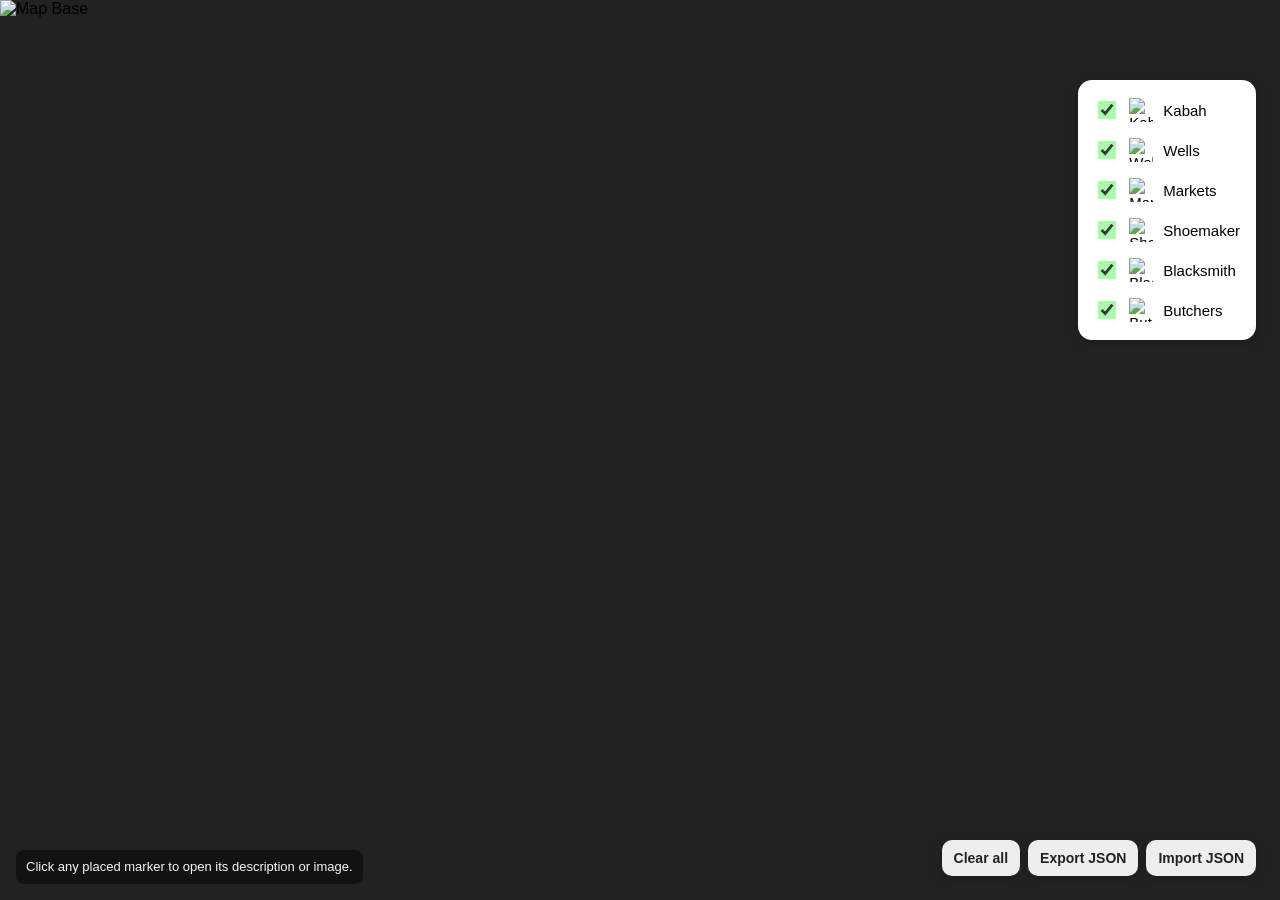
==== index.html @ 36a6e129 "Added index file after adding filtering the icons feature" ====
<!DOCTYPE html>
<html lang="en">
  <head>
    <meta charset="UTF-8" />
    <title>Interactive Map — Modal Descriptions</title>
    <style>
      :root {
        --menu-bg: #ffffff;
        --menu-shadow: 0 3px 12px rgba(0, 0, 0, 0.18);
        --btn-off: #eeeeee;
        --btn-on: #a7ffa7;
        --btn-on-text: #015701;
      }

      html,
      body {
        margin: 0;
        height: 100%;
        overflow: hidden;
        background: #222;
        font-family: Arial, sans-serif;
      }

      #map-container {
        position: relative;
        width: 100vw;
        height: 100vh;
        background: #222;
        touch-action: manipulation;
      }

      #base-map {
        width: 100%;
        height: 100%;
        object-fit: cover;
        display: block;
        user-select: none;
        -webkit-user-drag: none;
        pointer-events: none;
      }

      .marker {
        position: absolute;
        transform: translate(-50%, -50%);
        user-select: none;
        -webkit-user-drag: none;
        pointer-events: auto;
      }

      #toolSidebar {
        position: fixed;
        top: 80px;
        right: 24px;
        display: flex;
        flex-direction: column;
        gap: 16px;
        background: var(--menu-bg);
        border-radius: 14px;
        box-shadow: var(--menu-shadow);
        padding: 18px 16px;
        z-index: 1001;
      }

      .tool-checkbox {
        display: flex;
        align-items: center;
        gap: 10px;
        font-size: 15px;
        font-weight: 500;
        cursor: pointer;
        user-select: none;
      }

      .tool-checkbox .icon {
        width: 24px;
        height: 24px;
      }

      .tool-checkbox input[type="checkbox"] {
        accent-color: var(--btn-on);
        width: 18px;
        height: 18px;
      }

      #menu {
        position: fixed;
        bottom: 24px;
        right: 24px;
        display: flex;
        flex-direction: column;
        gap: 10px;
        z-index: 1000;
      }

      #menu .controls {
        display: flex;
        gap: 8px;
        align-items: center;
        justify-content: flex-end;
        flex-wrap: wrap;
      }

      .btn {
        display: inline-flex;
        align-items: center;
        gap: 8px;
        font-size: 14px;
        font-weight: 700;
        background: var(--btn-off);
        color: #222;
        border: none;
        border-radius: 10px;
        padding: 10px 12px;
        cursor: pointer;
        outline: none;
        transition: background 0.2s ease;
        box-shadow: var(--menu-shadow);
      }

      .btn.active {
        background: var(--btn-on);
        color: var(--btn-on-text);
      }

      .dropdown {
        position: relative;
      }

      .dropdown-panel {
        position: absolute;
        bottom: 48px;
        right: 0;
        background: var(--menu-bg);
        border-radius: 14px;
        box-shadow: var(--menu-shadow);
        padding: 12px;
        min-width: 320px;
        display: none;
      }

      .dropdown-panel.open {
        display: block;
      }

      .section {
        display: flex;
        flex-direction: column;
        gap: 10px;
      }

      .tool {
        display: flex;
        align-items: center;
        gap: 8px;
        padding: 8px 10px;
        border-radius: 10px;
        cursor: pointer;
        background: #f4f4f4;
        transition: background 0.15s ease;
        user-select: none;
      }

      .tool:hover {
        background: #e9e9e9;
      }

      .tool.active {
        background: var(--btn-on);
        color: var(--btn-on-text);
      }

      .tool .icon {
        width: 20px;
        height: 20px;
        pointer-events: none;
      }

      .collapsible {
        display: flex;
        align-items: center;
        justify-content: space-between;
      }

      .caret {
        font-size: 14px;
        opacity: 0.8;
      }

      .sublist {
        display: none;
        margin-top: 6px;
        max-height: 240px;
        overflow: auto;
        padding-right: 4px;
      }

      .sublist.open {
        display: block;
      }

      .subitem {
        display: flex;
        align-items: center;
        gap: 8px;
        padding: 8px 10px;
        border-radius: 8px;
        background: #fafafa;
        cursor: pointer;
      }

      .subitem:hover {
        background: #efefef;
      }

      .subitem .icon {
        width: 18px;
        height: 18px;
      }

      .subitem.active {
        background: var(--btn-on);
        color: var(--btn-on-text);
      }

      #hint {
        position: fixed;
        left: 16px;
        bottom: 16px;
        color: #f5f5f5;
        font-size: 13px;
        line-height: 1.35;
        background: rgba(0, 0, 0, 0.45);
        padding: 8px 10px;
        border-radius: 8px;
        z-index: 1000;
      }

      #saved {
        position: fixed;
        right: 24px;
        bottom: 110px;
        color: #fff;
        background: rgba(0, 0, 0, 0.5);
        padding: 6px 10px;
        border-radius: 8px;
        font-size: 12px;
        opacity: 0;
        transition: opacity 0.25s;
        pointer-events: none;
      }

      #saved.show {
        opacity: 1;
      }

      /* Modal */
      #modal {
        position: fixed;
        inset: 0;
        display: none;
        align-items: center;
        justify-content: center;
        background: rgba(0, 0, 0, 0.55);
        z-index: 1500;
      }

      #modal.open {
        display: flex;
      }

      #modalContent {
        width: min(680px, 92vw);
        max-height: 80vh;
        overflow: auto;
        background: #0f1a24;
        color: #e8ecf1;
        border-radius: 10px;
        box-shadow: 0 12px 32px rgba(0, 0, 0, 0.45);
        padding: 18px 20px 20px;
        line-height: 1.55;
      }

      #modalHeader {
        display: flex;
        align-items: center;
        justify-content: space-between;
        gap: 12px;
        margin-bottom: 8px;
      }

      #modalTitle {
        font-size: 22px;
        font-weight: 700;
        letter-spacing: 0.2px;
      }

      #modalClose {
        border: none;
        background: transparent;
        color: #e8ecf1;
        font-size: 22px;
        cursor: pointer;
        padding: 2px 6px;
        line-height: 1;
        border-radius: 6px;
      }

      #modalClose:hover {
        background: rgba(255, 255, 255, 0.08);
      }
    </style>
  </head>

  <body>
    <div id="map-container">
      <img
        id="base-map"
        src="images/makkahs-markets-wells copy.png"
        alt="Map Base"
      />
    </div>

    <div id="toolSidebar">
      <label class="tool-checkbox">
        <input type="checkbox" id="chkKabah" data-tool="kabah" checked />
        <img class="icon" src="images/arab.png" alt="Kabah" /><span>Kabah</span>
      </label>
      <label class="tool-checkbox">
        <input type="checkbox" id="chkWells" data-tool="well" checked />
        <img class="icon" src="images/water-well.png" alt="Wells" /><span
          >Wells</span
        >
      </label>
      <label class="tool-checkbox">
        <input type="checkbox" id="chkMarkets" data-tool="market" checked />
        <img class="icon" src="images/market.png" alt="Markets" /><span
          >Markets</span
        >
      </label>
      <label class="tool-checkbox">
        <input
          type="checkbox"
          id="chkShoemaker"
          data-tool="shoemaker"
          checked
        />
        <img class="icon" src="images/shoemaker.png" alt="Shoemaker" /><span
          >Shoemaker</span
        >
      </label>
      <label class="tool-checkbox">
        <input
          type="checkbox"
          id="chkBlacksmith"
          data-tool="blacksmith"
          checked
        />
        <img class="icon" src="images/blacksmith.png" alt="Blacksmith" /><span
          >Blacksmith</span
        >
      </label>
      <label class="tool-checkbox">
        <input type="checkbox" id="chkButcher" data-tool="butcher" checked />
        <img class="icon" src="images/butcher.png" alt="Butchers" /><span
          >Butchers</span
        >
      </label>
    </div>

    <div id="menu">
      <div class="controls">
        <button class="btn" id="clearAll">Clear all</button>
        <button class="btn" id="exportBtn">Export JSON</button>
        <button class="btn" id="importBtn">Import JSON</button>
        <input
          id="importFile"
          type="file"
          accept="application/json"
          style="display: none"
        />
      </div>
    </div>

    <div id="hint">
      Click any placed marker to open its description or image.
    </div>
    <div id="saved" class="">Saved</div>

    <!-- Modal -->
    <div id="modal" aria-hidden="true">
      <div id="modalContent" role="dialog" aria-modal="true">
        <div id="modalHeader">
          <div id="modalTitle"></div>
          <button id="modalClose" aria-label="Close">✕</button>
        </div>
        <div id="modalBody"></div>
      </div>
    </div>

    <script>
      const TOOL_CONFIG = {
        kabah: {
          label: "Kabah",
          src: "images/arab.png",
          width: 40,
          height: 40,
          single: true,
        },
        well: {
          label: "Wells",
          src: "images/water-well.png",
          width: 32,
          height: 32,
        },
        market: {
          label: "Markets",
          src: "images/market.png",
          width: 34,
          height: 34,
        },
        shoemaker: {
          label: "Shoemaker",
          src: "images/shoemaker.png",
          width: 34,
          height: 34,
        },
        blacksmith: {
          label: "Blacksmith",
          src: "images/blacksmith.png",
          width: 34,
          height: 34,
        },
        butcher: {
          label: "Butchers",
          src: "images/butcher.png",
          width: 34,
          height: 34,
        },
      };

      const MARKET_TYPES = [
        "Bayn al darayn",
        "Abu Bakr's shop",
        "Attarin (Perfume shops)",
        "The layl (night) market",
        "Slave market",
        "Mawqif al baqar",
        "Kathib (Kayd) market",
        "Zuqaq al nar",
        "Bayt al azlam (House of Divination)",
        "Qaraz (Qurt) Shops",
        "The hazwarah market",
        "Gold and silver shops",
        "Milk shops",
        "Khayyatin (Tailors)",
        "Poultry market",
        "Al suwayqah",
        "Grain shops",
        "Sheep market",
      ];
      const WELL_TYPES = [
        "Badhdhar well",
        "Tawa well",
        "Huwaytib well",
        "Rumm well",
        "Al suwayqah well",
        "Sajlah well",
        "Umm Jalan well",
        "Zam zam well",
        "Ramram (maramram) well",
        "Al Jafr well",
        "Al thurayya (Hafir) well",
        "Sunbulah (Ubayy) well",
        "Umm hardan well",
        "Al aswad well",
        "Ajul well",
        "Aluq well",
        "Ajyad well",
        "Upper (Khumm) well",
      ];

      const STORAGE_KEY = "interactive-map-markers-menu-v7";
      const MEMORY_KEY = STORAGE_KEY + ":memory";
      function keyFor(type, meta = {}) {
        if (type === "market" && meta.marketName)
          return `market::${meta.marketName}`;
        if (type === "well" && meta.wellName) return `well::${meta.wellName}`;
        return type;
      }
      function loadMemory() {
        try {
          return JSON.parse(localStorage.getItem(MEMORY_KEY) || "{}");
        } catch {
          return {};
        }
      }
      function saveMemory(mem) {
        try {
          localStorage.setItem(MEMORY_KEY, JSON.stringify(mem));
        } catch {}
      }
      let placementMemory = loadMemory();

      const container = document.getElementById("map-container");
      const clearBtn = document.getElementById("clearAll");
      const exportBtn = document.getElementById("exportBtn");
      const importBtn = document.getElementById("importBtn");
      const importFile = document.getElementById("importFile");
      const savedToast = document.getElementById("saved");

      let activeTool = null,
        activeMarketName = null,
        activeWellName = null;

      // Modal
      const modal = document.getElementById("modal");
      const modalTitle = document.getElementById("modalTitle");
      const modalBody = document.getElementById("modalBody");
      const modalClose = document.getElementById("modalClose");
      function openModal(title, html) {
        modalTitle.textContent = title || "";
        modalBody.innerHTML = html || "";
        modal.classList.add("open");
        modal.setAttribute("aria-hidden", "false");
      }
      function closeModal() {
        modal.classList.remove("open");
        modal.setAttribute("aria-hidden", "true");
      }
      modal.addEventListener("click", (e) => {
        if (e.target === modal) closeModal();
      });
      modalClose.addEventListener("click", closeModal);
      document.addEventListener("keydown", (e) => {
        if (e.key === "Escape") closeModal();
      });

      // Descriptions registry (add more as needed)
      const DESC = {
        "zuqaq al nar": {
          title: "Zuqāq al-Nār (South)",
          html: `<p>This “nightlife” area in Makkah’s south was where the pagans of Makkah gathered to drink alcohol and commit other sins during the pre‑Islamic Age of Ignorance.</p>`,
        },
        "kathib (kayd) market": {
          title: "Kathīb (Kayd) Market",
          html: `<p>This small market was described as being at the base of Mt. Kayd (AKA: Mayghah and later Khalīfah), between Mawqif al-Baqar and a small property that belonged to a man named al-Ḥārith.</p>`,
        },
        "mawqif al baqar": {
          title: "Mawqif al-Baqar",
          html: `
      <p>Mawqif al-Baqar literally means “Cow Stand, Station, or Stop,” but may linguistically also refer to a cow lot or pen. It appears from the name that this landmark in Lower Makkah was a place where cows were sold. We also know that cows were among the sacrificial animals familiar to the residents of Makkah during the pre‑Islamic Age of Ignorance. Cattle had already been known in Arabia for many centuries, as evidenced by ancient depictions of domesticated cattle on rocks across Arabia, some of which date back to before 1000 BCE.</p>
    `,
        },
        "abu bakr's shop": {
          title: "Abu Bakr’s Shop",
          html: `
      <p>This location is identified in sources as a shop associated with Abu Bakr. In the commercial fabric of Lower Makkah, small shops like this stood near prominent markets and thoroughfares, serving residents and pilgrims with everyday goods and trade.</p>
    `,
        },
        "the layl (night) market": {
          title: "The Layl (“Night”) Market",
          html: `
      <p>This was a narrow market sandwiched between a number of residential properties, with most of its shops running along the sides of the main “Belly of the Valley” flood path, and some shops actually situated on the path itself. After the time of the Prophet ﷺ, the market grew exponentially as it expanded northward along the main flood path.</p>
    `,
        },
        "attarin (perfume shops)": {
          title: "‘Attārīn (Perfume Shops)",
          html: `
      <p>Makkah’s perfume shops during the time of Prophet Muḥammad ﷺ were concentrated on the property of Azhar (RA) b. ‘Abd ‘Awf of Banī Zuhrah, next to Zuqāq al-‘Attārīn, a path that acquired its name due to the presence of these shops. Another cluster of perfume shops was located close by, but across the path of Mas‘ā from Dār Azhar b. ‘Abd ‘Awf.</p>
    `,
        },
        "slave market": {
          title: "Slave Market",
          html: `
      <p>This was a seasonal market that sprang up within the Layl Market, on a small corner of land that fell on Dār al-‘Abbās b. ‘Abd al-Muṭṭalib, at the point where the path of Mas‘ā intersected with the main “Belly of the Valley” flood path.</p>
    `,
        },
        "bayt al azlam (house of divination)": {
          title: "Bayt al-Azlām (“The House of Divination”)",
          html: `
      <p>This was a place where the polytheists of Makkah would go during the pre‑Islamic Age of Ignorance to consult with mystics and soothsayers for help in deciding various issues.</p>
    `,
        },
        "qaraz (qurt) shops": {
          title: "Qaraz (Qurt) Shops",
          html: `
      <p>These shops at the southern end of the Hazwarah Market sold either qurt or qaraz (or both) near the hill known as Qarn al-Qurt. Both products consisted of extracts and other components from two types of Acacia trees.</p>
    `,
        },
        "the hazwarah market": {
          title: "The Ḥazwarah Market",
          html: `
      <p>This was the largest and most famous market inside the Valley of Makkah, where various types of merchandise, including fine fabrics, water and food containers, leather, pottery, jewelry, dates, grains, various oils, perfumes, and most other household or personal items, were sold. The Ḥazwarah Market was a popular gathering place where people would shop, but also go merely “to see and be seen.”</p>
    `,
        },
        "gold and silver shops": {
          title: "Gold & Silver Shops",
          html: `
      <p>These shops were described as being on the portion of Dār Ḥuzābah that later belonged to the family of a man named Ghazwān al-Jandī. The shops were also described as places where (gold) dīnār(s) and (silver) dirham(s) were minted, but this must have been after the time of Prophet Muḥammad ﷺ and the establishment of proper Islamic dīnār(s) and dirham(s). Prior to this, such shops would have simply sold gold and silver and checked the authentic values of foreign currencies, mostly from the Roman and Persian empires.</p>
    `,
        },
        "milk shops": {
          title: "Milk Shops",
          html: `
      <p>Several milk shops were located in this area right next to Dār Ḥuzābah, which was next to the path known as al-Ḥizāmiyyah and overlooked the main “Belly of the Valley” flood path.</p>
    `,
        },
        "khayyatin (tailors)": {
          title: "Khayyāṭīn (Tailors)",
          html: `
      <p>This area, which was part of the larger and more vibrant Ḥazwarah Market, housed the shops of the khayyāṭīn (tailors), and was explicitly described in various narrations as being directly “behind” Dār Umm Hānī’ (RA), starting in the area of her backyard.</p>
    `,
        },
        "poultry market": {
          title: "Poultry Market",
          html: `
      <p>This small market was located along a segment of the Qu‘ayqān Flood Path, within the area where the Banī Qays b. ‘Adī subclan of Bani Sahm had its homes, and is where small shops selling chickens and doves were located.</p>
    `,
        },
        "grain shops": {
          title: "Grain Shops (Hannatin)",
          html: `
    <figure style="margin:0 0 12px 0;">
      <img
        src="images/grain-shops.png"
        alt="Grain shops market scene"
        style="width:100%;height:auto;border-radius:8px;display:block;"
        loading="lazy"
      />
    </figure>
    <p>These shops specialized in staple grains for residents and travelers, with sacks and measures arranged beneath shade canopies along the market path.</p>
  `,
        },
        blacksmith: {
          title: "Blacksmiths",
          html: `
    <figure style="margin:0 0 12px 0;">
      <img
   
        src="images/blacksmiths.png"
        alt="Blacksmiths area and stalls"
        style="width:100%;height:auto;border-radius:8px;display:block;"
        loading="lazy"
      />
    </figure>
    <p>Ironworking stalls equipped with bellows, anvils, hammers, and quenching basins produced tools, fittings, and arms for residents, caravans, and neighboring markets.</p>
  `,
        },
        shoemaker: {
          title: "Shoemakers",
          html: `
          <figure style="margin:0 0 12px 0;">
            <img src="images/Shoemakers.png"
                 alt="Shoemaker stalls and cobblers at work"
                 style="width:100%;height:auto;border-radius:8px;display:block;"
                 loading="lazy"/>
          </figure>
          <p>Leather-working booths crafting and repairing sandals and footwear for locals and pilgrims, with benches, lasts, and awls visible at the counters.</p>
        `,
        },

        butcher: {
          title: "Butchers",
          html: `
        <figure style="margin:0 0 12px 0;">
          <img
            src="images/Butchers.png"
            alt="Butcher market row with hanging cuts"
            style="width:100%;height:auto;border-radius:8px;display:block;"
            loading="lazy"
          />
        </figure>
        <p>Open-air meat stalls where animals were brought, dressed, and sold, with hanging cuts and scales arranged under shaded canopies.</p>
      `,
        },
        "upper (khumm) well": {
          title: "Upper (Khumm) Well",
          html: `
    <p>This well was initially dug by Qusayy b. Kilāb and later re‑excavated by his grandson ‘Abd Shams b. ‘Abd Manāf b. Qusayy. Within a few generations, however, the well apparently again fell into a state of disrepair, most likely due to the effects of flash floods that regularly ravaged the area, and so Jubayr (RA) b. Muṭ‘im b. ‘Adī (“the Elder”) b. Nawfal b. ‘Abd Manāf b. Qusayy b. Kilāb performed a major re‑excavation of the well during his time.</p>
  `,
        },
        "aluq well": {
          title: "‘Aluq Well",
          html: `
    <p>This well, the name of which appears in some sources as “al‑Ghalūq,” belonged to the Banī ‘Abd Shams clan of the Quraysh.</p>
  `,
        },
        "badhdhar well": {
          title: "Badhdhar Well",
          html: `
    <p>This well was dug by Hāshim b. ‘Abd Manāf b. Quṣayy b. Kilāb, and he is the one who named it Badhdhar, which also appears in some sources as Nadhdhar and Baddar. Some narrations, however, said that the well was originally excavated by Quṣayy b. Kilāb, which may mean that Hāshim only re‑excavated it.</p>
  `,
        },
        "tawa well": {
          title: "Ṭawá Well",
          html: `
    <p>The Ṭawá Well was originally dug by ‘Abd Shams b. ‘Abd Manāf b. Quṣayy b. Kilāb and then later re‑dug and excavated by ‘Aqīl (RA) b. Abī Ṭālib sometime after ‘Abd al‑Muṭṭalib’s re‑excavation of Zamzam, but before the advent of Prophet Muḥammad’s prophethood ﷺ.</p>
  `,
        },
        "huwaytib well": {
          title: "Ḥuwayṭib Well",
          html: `
    <p>This well belonged to Ḥuwayṭib (RA) b. ‘Abd al‑‘Uzzá, and was located on the eastern perimeter of his property, on the side that faced the main “Belly of the Valley” flood path, such that the well was situated on the path itself. It was among the few wells in Makkah dug after ‘Abd al‑Muṭṭalib’s re‑excavation of Zamzam, yet before the first revelations of the Qur’ān and the advent of Prophet Muḥammad’s prophethood ﷺ.</p>
  `,
        },
        "ajyad well": {
          title: "Ajyād Well",
          html: `
    <p>The Ajyād Well was among the few wells dug in Makkah in the period after the well of Zamzam was excavated by ‘Abd al‑Muṭṭalib, but before the first revelations of the Qur’ān and the advent of Prophet Muḥammad’s prophethood ﷺ. It was located in the Lesser Ajyād Valley, on the property of Zuhayr b. Abī Umayyah b. al‑Mughīrah of Banī Makhzūm.</p>
  `,
        },
        "rumm well": {
          title: "Rumm Well",
          html: `
    <p>The Rumm Well was another well originally excavated by ‘Abd Shams b. ‘Abd Manāf, and was located on a property in Upper Makkah that was later purchased by the wealthy Khadījah (RA) bt. Khuwaylid, granting her ownership of one of the few properties in Makkah with its own private well.</p>
  `,
        },
        "sajlah well": {
          title: "Sajlah Well",
          html: `
    <p>This well on the Mas‘á Path was situated directly in front of Dār Jubayr b. Muṭ‘im and was also part of his property. Originally dug by Hāshim b. ‘Abd Manāf b. Quṣayy b. Kilāb, it later belonged to Jubayr’s father, Muṭ‘im b. ‘Adī b. Nawfal b. ‘Abd Manāf b. Quṣayy b. Kilāb, and then to Jubayr (RA), and as such was also known as the Well of Jubayr ibn Muṭ‘im.</p>
  `,
        },
        "umm jalan well": {
          title: "Umm Ja‘lān Well",
          html: `
    <p>The Well of Umm Ja‘lān was among the wells that belonged to the Banī ‘Abd Shams clan of the Quraysh.</p>
  `,
        },
        "al suwayqah well": {
          title: "Al‑Suwayqah Well",
          html: `
    <p>This well, which belonged to the Banī Sahm clan of the Quraysh, was not officially named the Well of al‑Suwayqah, but was instead described as “the well in al‑Suwayqah” and was also explicitly described as being on the property of Abū al‑A‘war al‑Sulamī, which was in the area of al‑Suwayqah. It is very likely that this well was the Banī Sahm Well of al‑Ghamr, the location of which was not specified in early sources.</p>
  `,
        },
        "al jafr well": {
          title: "Al‑Jafr Well",
          html: `
    <p>The al‑Jafr Well was dug by Umayyah b. ‘Abd Shams, and was near the entrance to the Greater Ajyād Valley, right in front of what later became the homes of Banī ‘Abd Allāh b. ‘Ikrimah b. Khālid b. ‘Ikrimah b. Khālid (RA) b. al‑‘Āṣ b. Hishām b. al‑Mughīrah of Banī Makhzūm. This al‑Jafr Well should not be confused with an earlier Jafr Well that was dug outside of Makkah by Kilāb b. Murrah prior to the Quraysh taking control over Makkah from the tribe of Khuzā‘ah under the leadership of Kilāb’s son (Quṣayy b. Kilāb).</p>
  `,
        },
        "al thurayya (hafir) well": {
          title: "Al‑Thurayyā (Ḥafīr) Well",
          html: `
    <p>The al‑Thurayyā Well was dug by the Banī Taym clan of the Quraysh and also became known as the Well of ‘Abd Allāh ibn Jud‘ān due to the fact that it was located on his property. The same well was also called “al‑Ḥafīr,” a term that means a well that is wide or “oversized,” and was referred to as such in a poem in which the well was metaphorically described by the clan as a “deep, raging ocean” to boast about it being a very reliable and plentiful source of water.</p>
  `,
        },
        "sunbulah (ubayy) well": {
          title: "Sunbulah (Ubayy) Well",
          html: `<p>The Well of Sunbulah was excavated by Khalaf b. Wahb of Banī Jumah, and later became known as the Ubayy Well when his son Ubayy b. Khalaf inherited the portion of his property on which the well was located. The well, which was situated in front of Ubayy’s inherited property, was further described as being on the side of his property that faced the path of al‑Ḥizāmiyyah, across the path from Dār al‑Zubayr b. al‑‘Awwām, which it was also in front of.</p>`,
        },
        "umm hardan well": {
          title: "Umm Ḥardān Well",
          html: `
<p>While it is not known who originally dug this well, it became a possession of the Banī Jumah clan of the Quraysh, and was situated next to the Banī Qurād Dam (AKA: The Banī Jumah Dam) that ‘Abd al‑Malik b. Marwān later built during his reign as caliph (65–86 AH).</p>
`,
        },
        "al aswad well": {
          title: "Al‑Aswad Well (Shufayyah)",
          html: `
<p>This well belonged to the Banī Asad b. ‘Abd al‑‘Uzzā clan of the Quraysh, and was re‑excavated or renovated after Zamzam was excavated by ‘Abd al‑Muṭṭalib, but before the first revelations of the Qur’ān and the advent of Prophet Muḥammad’s prophethood ﷺ. The well was known as the al‑Aswad Well for two reasons. The first is that it was dug by al‑Aswad b. al‑Muṭṭalib b. Asad b. ‘Abd al‑‘Uzzā, and the second is because its location was on the property that al‑Aswad b. Abī al‑Bakhtarī b. Hāshim b. al‑Ḥārith b. Asad b. ‘Abd al‑‘Uzzā inherited from his father.</p>
`,
        },
        "ajul well": {
          title: "‘Ajūl Well",
          html: `
<p>The ‘Ajūl Well was a famous well located on the property of Umm Hānī’ (RA) bt. Abī Ṭālib, which had once belonged to Quṣayy b. Kilāb, who also excavated the well after he took over Makkah and united the Quraysh several generations before the time of Prophet Muḥammad ﷺ. The well eventually disappeared during expansions to al‑Masjid al‑Ḥarām undertaken by Caliph al‑Mahdī in 167 AH, when both the well and Dār Umm Hānī’ were absorbed into the area of the expanded mosque.</p>
`,
        },
        "ramram (maramram) well": {
          title: "Ramram (Maramram) Well",
          html: `
<p>Ramram was a Banī Sahm well that ceased to exist after being absorbed into the area of the mosque during expansions to al‑Masjid al‑Ḥarām undertaken by the ‘Abbāsid caliph Abū Ja‘far al‑Manṣūr in the years 137 to 140 AH, which took over some of the areas in which the Banī Sahm clan of the Quraysh had its homes (just west of the Ka‘bah).</p>
`,
        },
        "zam zam well": {
          title: "Zamzam Well",
          html: `
<p>Makkah’s most plentiful well dates back to the time of Prophet Ismā‘īl (PBUH), when his distressed mother (Hājar) ran up and down the valley between the hills of Ṣafā and Marwah in search of relief for her thirsty and dehydrated infant, whereupon the Angel Jibrīl (Gabriel) (AS) descended to reveal the waters of Zamzam.</p> <p>The famous Well of Zamzam later ran dry during the final period of Jurhumite rule over Makkah, which lasted for centuries after the time of Ismā‘īl (PBUH), and it was thus buried and forgotten. This remained the case until it was re‑excavated by the Prophet’s grandfather, ‘Abd al‑Muṭṭalib b. Hāshim.</p> <p>Once Zamzam was uncovered by ‘Abd al‑Muṭṭalib, it became the primary source of water for al‑siqāyah (providing pilgrims to Makkah with water), and two animal hide basins were placed on either side of the well and filled primarily with its water for convenience. The one on the side closest to the Ka‘bah was used for drinking, while the one on the opposite side of the well was for washing.</p>
`,
        },

        // Add wells and other tools here as needed, with keys matching lowercased labels
      };

      function normName(s) {
        return (s || "").toString().trim().toLowerCase();
      }

      function filterMarkers() {
        // Get checked tools
        const checked = Array.from(
          document.querySelectorAll(
            '#toolSidebar input[type="checkbox"]:checked'
          )
        ).map((cb) => cb.dataset.tool);

        // Show/hide markers based on checked tools
        document.querySelectorAll(".marker").forEach((marker) => {
          const type = marker.dataset.type;
          if (checked.includes(type)) {
            marker.style.display = "";
          } else {
            marker.style.display = "none";
          }
        });
      }

      // Attach event listeners to checkboxes
      document
        .querySelectorAll('#toolSidebar input[type="checkbox"]')
        .forEach((cb) => {
          cb.addEventListener("change", filterMarkers);
        });

      // Initial filter on page load
      filterMarkers();

      // Map click disabled
      container.addEventListener("pointerdown", () => {});

      // Utilities
      clearBtn.addEventListener("click", () => {
        container.querySelectorAll(".marker").forEach((m) => m.remove());
        saveMarkers();
      });
      exportBtn.addEventListener("click", () => {
        const data = readMarkers();
        const blob = new Blob([JSON.stringify(data, null, 2)], {
          type: "application/json",
        });
        const url = URL.createObjectURL(blob);
        const a = document.createElement("a");
        a.href = url;
        a.download = "map-markers.json";
        a.click();
        URL.revokeObjectURL(url);
      });
      importBtn.addEventListener("click", () => importFile.click());
      importFile.addEventListener("change", async (e) => {
        const file = e.target.files?.[0];
        if (!file) return;
        try {
          const text = await file.text();
          const data = JSON.parse(text);
          loadMarkers(data);
          saveMarkers();
        } catch {
          alert("Invalid JSON");
        } finally {
          importFile.value = "";
        }
      });

      function resetSelections() {
        activeTool = null;
        activeMarketName = null;
        activeWellName = null;
        document
          .querySelectorAll(".tool[data-tool]")
          .forEach((t) => t.classList.remove("active"));
        wellsList
          .querySelectorAll(".subitem")
          .forEach((mi) => mi.classList.remove("active"));
        marketsList
          .querySelectorAll(".subitem")
          .forEach((mi) => mi.classList.remove("active"));
      }

      function markerExists(type, meta = {}) {
        if (type === "market" && meta.marketName)
          return !!container.querySelector(
            `.marker[data-type="market"][data-market="${meta.marketName}"]`
          );
        if (type === "well" && meta.wellName)
          return !!container.querySelector(
            `.marker[data-type="well"][data-well="${meta.wellName}"]`
          );
        return !!container.querySelector(`.marker[data-type="${type}"]`);
      }

      function createMarker(type, xPct, yPct, meta = {}) {
        const cfg = TOOL_CONFIG[type];
        const el = document.createElement("img");
        el.src = cfg.src;
        el.alt = type;
        el.className = "marker";
        el.dataset.type = type;

        let hoverLabel = cfg.label;
        if (type === "market" && meta.marketName) {
          el.dataset.market = meta.marketName;
          hoverLabel = meta.marketName;
        }
        if (type === "well" && meta.wellName) {
          el.dataset.well = meta.wellName;
          hoverLabel = meta.wellName;
        }
        el.title = hoverLabel;

        el.dataset.x = +xPct.toFixed(4);
        el.dataset.y = +yPct.toFixed(4);
        el.style.width = cfg.width + "px";
        el.style.height = cfg.height + "px";
        el.style.left = el.dataset.x + "%";
        el.style.top = el.dataset.y + "%";

        // Click -> modal for any type present in DESC
        el.addEventListener("click", (ev) => {
          ev.stopPropagation();
          const key =
            el.dataset.type === "market"
              ? normName(el.dataset.market || "")
              : el.dataset.type === "well"
              ? normName(el.dataset.well || "")
              : normName(el.dataset.type || "");
          const info = DESC[key];
          if (info) openModal(info.title || el.title, info.html || "");
        });

        const memKey = keyFor(type, {
          marketName: el.dataset.market,
          wellName: el.dataset.well,
        });
        placementMemory[memKey] = {
          type,
          x: el.dataset.x,
          y: el.dataset.y,
          marketName: el.dataset.market || null,
          wellName: el.dataset.well || null,
        };
        saveMemory(placementMemory);

        return el;
      }

      function readMarkers() {
        const out = [];
        container.querySelectorAll(".marker").forEach((m) => {
          out.push({
            type: m.dataset.type,
            marketName: m.dataset.market || null,
            wellName: m.dataset.well || null,
            x: parseFloat(m.dataset.x),
            y: parseFloat(m.dataset.y),
            w: parseInt(m.style.width),
            h: parseInt(m.style.height),
            src: m.getAttribute("src"),
            title: m.title,
          });
        });
        return out;
      }

      function saveMarkers() {
        try {
          localStorage.setItem(STORAGE_KEY, JSON.stringify(readMarkers()));
          showSavedToast();
        } catch {
          console.warn("Save failed.");
        }
      }
      function showSavedToast() {
        const t = document.getElementById("saved");
        t.classList.add("show");
        clearTimeout(showSavedToast._t);
        showSavedToast._t = setTimeout(() => t.classList.remove("show"), 600);
      }

      function loadMarkers(data = null) {
        container.querySelectorAll(".marker").forEach((m) => m.remove());
        if (!data) {
          const raw = localStorage.getItem(STORAGE_KEY);
          if (!raw) return;
          try {
            data = JSON.parse(raw);
          } catch {
            return;
          }
        }
        for (const item of data) {
          if (
            item.type === "kabah" &&
            container.querySelector('.marker[data-type="kabah"]')
          )
            continue;
          const el = createMarker(item.type, item.x, item.y, {
            marketName: item.marketName || null,
            wellName: item.wellName || null,
          });
          if (item.w) el.style.width = item.w + "px";
          if (item.h) el.style.height = item.h + "px";
          if (item.src) el.src = item.src;
          if (item.title) el.title = item.title;
          container.appendChild(el);
        }
        placementMemory = {};
        container.querySelectorAll(".marker").forEach((m) => {
          const type = m.dataset.type,
            marketName = m.dataset.market || null,
            wellName = m.dataset.well || null;
          const k = keyFor(type, { marketName, wellName });
          placementMemory[k] = {
            type,
            x: m.dataset.x,
            y: m.dataset.y,
            marketName,
            wellName,
          };
        });
        saveMemory(placementMemory);
      }

      loadMarkers();
    </script>
  </body>
</html>
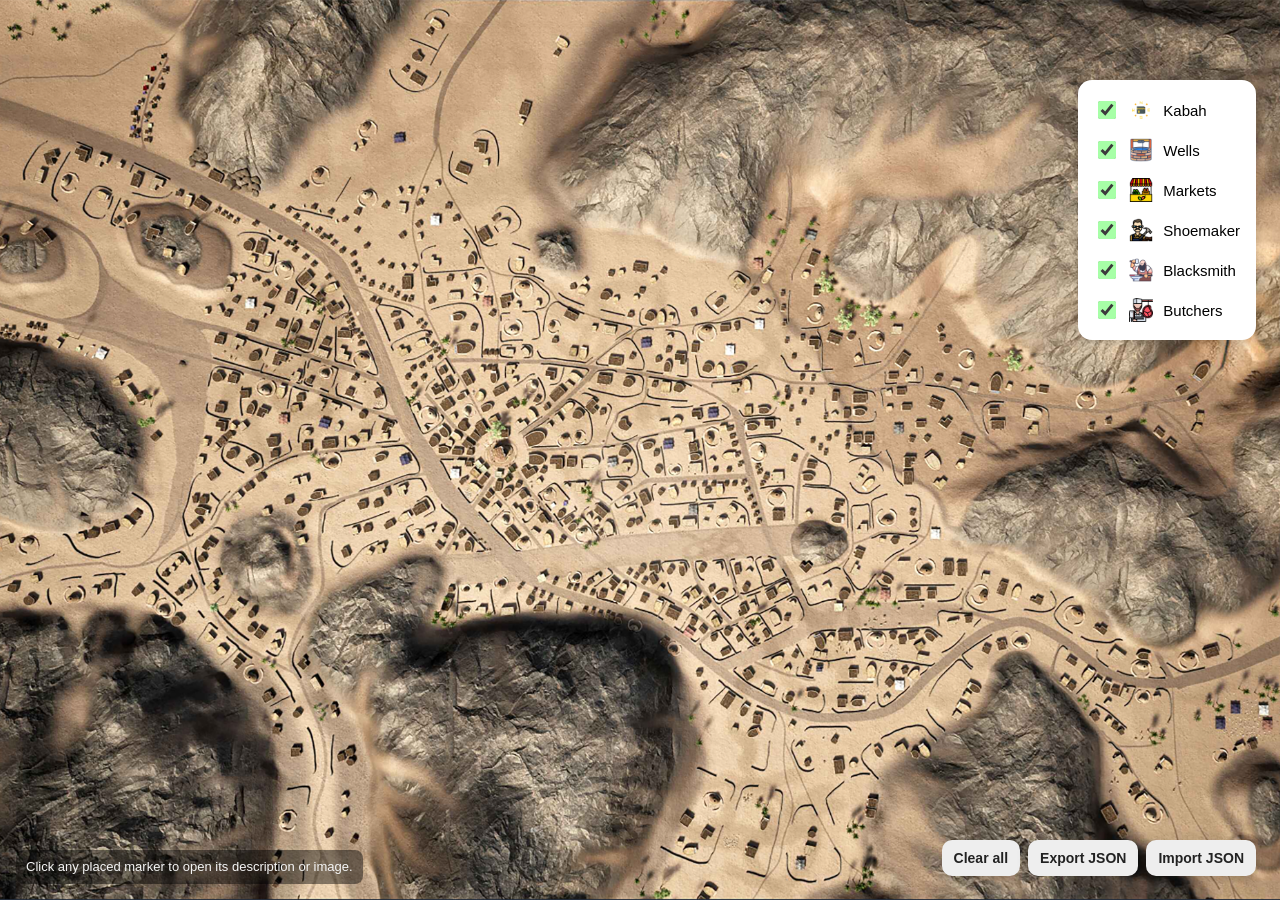
==== commit 2a4f1178: "Code structure refactor" ====
--- a/index.html
+++ b/index.html
@@ -1,1017 +1,71 @@
 <!DOCTYPE html>
 <html lang="en">
-  <head>
-    <meta charset="UTF-8" />
-    <title>Interactive Map — Modal Descriptions</title>
-    <style>
-      :root {
-        --menu-bg: #ffffff;
-        --menu-shadow: 0 3px 12px rgba(0, 0, 0, 0.18);
-        --btn-off: #eeeeee;
-        --btn-on: #a7ffa7;
-        --btn-on-text: #015701;
-      }
 
-      html,
-      body {
-        margin: 0;
-        height: 100%;
-        overflow: hidden;
-        background: #222;
-        font-family: Arial, sans-serif;
-      }
+<head>
+  <meta charset="UTF-8" />
+  <meta name="viewport" content="width=device-width, initial-scale=1.0" />
+  <title>Interactive Map — Model Descriptions</title>
+  <link rel="stylesheet" href="styles/style.css" />
+  <script src="scripts/main.js" defer></script>
+</head>
 
-      #map-container {
-        position: relative;
-        width: 100vw;
-        height: 100vh;
-        background: #222;
-        touch-action: manipulation;
-      }
+<body>
+  <div id="map-container">
+    <img id="base-map" src="assets/images/makkahs-markets-wells.png" alt="Map Base" />
+  </div>
 
-      #base-map {
-        width: 100%;
-        height: 100%;
-        object-fit: cover;
-        display: block;
-        user-select: none;
-        -webkit-user-drag: none;
-        pointer-events: none;
-      }
+  <div id="toolSidebar">
+    <label class="tool-checkbox">
+      <input type="checkbox" id="chkKabah" data-tool="kabah" checked />
+      <img class="icon" src="assets/images/arab.png" alt="Kabah" /><span>Kabah</span>
+    </label>
+    <label class="tool-checkbox">
+      <input type="checkbox" id="chkWells" data-tool="well" checked />
+      <img class="icon" src="assets/images/water-well.png" alt="Wells" /><span>Wells</span>
+    </label>
+    <label class="tool-checkbox">
+      <input type="checkbox" id="chkMarkets" data-tool="market" checked />
+      <img class="icon" src="assets/images/market.png" alt="Markets" /><span>Markets</span>
+    </label>
+    <label class="tool-checkbox">
+      <input type="checkbox" id="chkShoemaker" data-tool="shoemaker" checked />
+      <img class="icon" src="assets/images/shoemaker.png" alt="Shoemaker" /><span>Shoemaker</span>
+    </label>
+    <label class="tool-checkbox">
+      <input type="checkbox" id="chkBlacksmith" data-tool="blacksmith" checked />
+      <img class="icon" src="assets/images/blacksmith.png" alt="Blacksmith" /><span>Blacksmith</span>
+    </label>
+    <label class="tool-checkbox">
+      <input type="checkbox" id="chkButcher" data-tool="butcher" checked />
+      <img class="icon" src="assets/images/butcher.png" alt="Butchers" /><span>Butchers</span>
+    </label>
+  </div>
 
-      .marker {
-        position: absolute;
-        transform: translate(-50%, -50%);
-        user-select: none;
-        -webkit-user-drag: none;
-        pointer-events: auto;
-      }
+  <div id="menu">
+    <div class="controls">
+      <button class="btn" id="clearAll">Clear all</button>
+      <button class="btn" id="exportBtn">Export JSON</button>
+      <button class="btn" id="importBtn">Import JSON</button>
+      <input id="importFile" type="file" accept="application/json" style="display: none" />
+    </div>
+  </div>
 
-      #toolSidebar {
-        position: fixed;
-        top: 80px;
-        right: 24px;
-        display: flex;
-        flex-direction: column;
-        gap: 16px;
-        background: var(--menu-bg);
-        border-radius: 14px;
-        box-shadow: var(--menu-shadow);
-        padding: 18px 16px;
-        z-index: 1001;
-      }
+  <div id="hint">
+    Click any placed marker to open its description or image.
+  </div>
+  <div id="saved" class="">Saved</div>
 
-      .tool-checkbox {
-        display: flex;
-        align-items: center;
-        gap: 10px;
-        font-size: 15px;
-        font-weight: 500;
-        cursor: pointer;
-        user-select: none;
-      }
+  <!-- Modal -->
+  <div id="modal" aria-hidden="true">
+    <div id="modalContent" role="dialog" aria-modal="true">
+      <div id="modalHeader">
+        <div id="modalTitle"></div>
+        <button id="modalClose" aria-label="Close">✕</button>
+      </div>
+      <div id="modalBody"></div>
+    </div>
+  </div>
 
-      .tool-checkbox .icon {
-        width: 24px;
-        height: 24px;
-      }
+</body>
 
-      .tool-checkbox input[type="checkbox"] {
-        accent-color: var(--btn-on);
-        width: 18px;
-        height: 18px;
-      }
-
-      #menu {
-        position: fixed;
-        bottom: 24px;
-        right: 24px;
-        display: flex;
-        flex-direction: column;
-        gap: 10px;
-        z-index: 1000;
-      }
-
-      #menu .controls {
-        display: flex;
-        gap: 8px;
-        align-items: center;
-        justify-content: flex-end;
-        flex-wrap: wrap;
-      }
-
-      .btn {
-        display: inline-flex;
-        align-items: center;
-        gap: 8px;
-        font-size: 14px;
-        font-weight: 700;
-        background: var(--btn-off);
-        color: #222;
-        border: none;
-        border-radius: 10px;
-        padding: 10px 12px;
-        cursor: pointer;
-        outline: none;
-        transition: background 0.2s ease;
-        box-shadow: var(--menu-shadow);
-      }
-
-      .btn.active {
-        background: var(--btn-on);
-        color: var(--btn-on-text);
-      }
-
-      .dropdown {
-        position: relative;
-      }
-
-      .dropdown-panel {
-        position: absolute;
-        bottom: 48px;
-        right: 0;
-        background: var(--menu-bg);
-        border-radius: 14px;
-        box-shadow: var(--menu-shadow);
-        padding: 12px;
-        min-width: 320px;
-        display: none;
-      }
-
-      .dropdown-panel.open {
-        display: block;
-      }
-
-      .section {
-        display: flex;
-        flex-direction: column;
-        gap: 10px;
-      }
-
-      .tool {
-        display: flex;
-        align-items: center;
-        gap: 8px;
-        padding: 8px 10px;
-        border-radius: 10px;
-        cursor: pointer;
-        background: #f4f4f4;
-        transition: background 0.15s ease;
-        user-select: none;
-      }
-
-      .tool:hover {
-        background: #e9e9e9;
-      }
-
-      .tool.active {
-        background: var(--btn-on);
-        color: var(--btn-on-text);
-      }
-
-      .tool .icon {
-        width: 20px;
-        height: 20px;
-        pointer-events: none;
-      }
-
-      .collapsible {
-        display: flex;
-        align-items: center;
-        justify-content: space-between;
-      }
-
-      .caret {
-        font-size: 14px;
-        opacity: 0.8;
-      }
-
-      .sublist {
-        display: none;
-        margin-top: 6px;
-        max-height: 240px;
-        overflow: auto;
-        padding-right: 4px;
-      }
-
-      .sublist.open {
-        display: block;
-      }
-
-      .subitem {
-        display: flex;
-        align-items: center;
-        gap: 8px;
-        padding: 8px 10px;
-        border-radius: 8px;
-        background: #fafafa;
-        cursor: pointer;
-      }
-
-      .subitem:hover {
-        background: #efefef;
-      }
-
-      .subitem .icon {
-        width: 18px;
-        height: 18px;
-      }
-
-      .subitem.active {
-        background: var(--btn-on);
-        color: var(--btn-on-text);
-      }
-
-      #hint {
-        position: fixed;
-        left: 16px;
-        bottom: 16px;
-        color: #f5f5f5;
-        font-size: 13px;
-        line-height: 1.35;
-        background: rgba(0, 0, 0, 0.45);
-        padding: 8px 10px;
-        border-radius: 8px;
-        z-index: 1000;
-      }
-
-      #saved {
-        position: fixed;
-        right: 24px;
-        bottom: 110px;
-        color: #fff;
-        background: rgba(0, 0, 0, 0.5);
-        padding: 6px 10px;
-        border-radius: 8px;
-        font-size: 12px;
-        opacity: 0;
-        transition: opacity 0.25s;
-        pointer-events: none;
-      }
-
-      #saved.show {
-        opacity: 1;
-      }
-
-      /* Modal */
-      #modal {
-        position: fixed;
-        inset: 0;
-        display: none;
-        align-items: center;
-        justify-content: center;
-        background: rgba(0, 0, 0, 0.55);
-        z-index: 1500;
-      }
-
-      #modal.open {
-        display: flex;
-      }
-
-      #modalContent {
-        width: min(680px, 92vw);
-        max-height: 80vh;
-        overflow: auto;
-        background: #0f1a24;
-        color: #e8ecf1;
-        border-radius: 10px;
-        box-shadow: 0 12px 32px rgba(0, 0, 0, 0.45);
-        padding: 18px 20px 20px;
-        line-height: 1.55;
-      }
-
-      #modalHeader {
-        display: flex;
-        align-items: center;
-        justify-content: space-between;
-        gap: 12px;
-        margin-bottom: 8px;
-      }
-
-      #modalTitle {
-        font-size: 22px;
-        font-weight: 700;
-        letter-spacing: 0.2px;
-      }
-
-      #modalClose {
-        border: none;
-        background: transparent;
-        color: #e8ecf1;
-        font-size: 22px;
-        cursor: pointer;
-        padding: 2px 6px;
-        line-height: 1;
-        border-radius: 6px;
-      }
-
-      #modalClose:hover {
-        background: rgba(255, 255, 255, 0.08);
-      }
-    </style>
-  </head>
-
-  <body>
-    <div id="map-container">
-      <img
-        id="base-map"
-        src="images/makkahs-markets-wells copy.png"
-        alt="Map Base"
-      />
-    </div>
-
-    <div id="toolSidebar">
-      <label class="tool-checkbox">
-        <input type="checkbox" id="chkKabah" data-tool="kabah" checked />
-        <img class="icon" src="images/arab.png" alt="Kabah" /><span>Kabah</span>
-      </label>
-      <label class="tool-checkbox">
-        <input type="checkbox" id="chkWells" data-tool="well" checked />
-        <img class="icon" src="images/water-well.png" alt="Wells" /><span
-          >Wells</span
-        >
-      </label>
-      <label class="tool-checkbox">
-        <input type="checkbox" id="chkMarkets" data-tool="market" checked />
-        <img class="icon" src="images/market.png" alt="Markets" /><span
-          >Markets</span
-        >
-      </label>
-      <label class="tool-checkbox">
-        <input
-          type="checkbox"
-          id="chkShoemaker"
-          data-tool="shoemaker"
-          checked
-        />
-        <img class="icon" src="images/shoemaker.png" alt="Shoemaker" /><span
-          >Shoemaker</span
-        >
-      </label>
-      <label class="tool-checkbox">
-        <input
-          type="checkbox"
-          id="chkBlacksmith"
-          data-tool="blacksmith"
-          checked
-        />
-        <img class="icon" src="images/blacksmith.png" alt="Blacksmith" /><span
-          >Blacksmith</span
-        >
-      </label>
-      <label class="tool-checkbox">
-        <input type="checkbox" id="chkButcher" data-tool="butcher" checked />
-        <img class="icon" src="images/butcher.png" alt="Butchers" /><span
-          >Butchers</span
-        >
-      </label>
-    </div>
-
-    <div id="menu">
-      <div class="controls">
-        <button class="btn" id="clearAll">Clear all</button>
-        <button class="btn" id="exportBtn">Export JSON</button>
-        <button class="btn" id="importBtn">Import JSON</button>
-        <input
-          id="importFile"
-          type="file"
-          accept="application/json"
-          style="display: none"
-        />
-      </div>
-    </div>
-
-    <div id="hint">
-      Click any placed marker to open its description or image.
-    </div>
-    <div id="saved" class="">Saved</div>
-
-    <!-- Modal -->
-    <div id="modal" aria-hidden="true">
-      <div id="modalContent" role="dialog" aria-modal="true">
-        <div id="modalHeader">
-          <div id="modalTitle"></div>
-          <button id="modalClose" aria-label="Close">✕</button>
-        </div>
-        <div id="modalBody"></div>
-      </div>
-    </div>
-
-    <script>
-      const TOOL_CONFIG = {
-        kabah: {
-          label: "Kabah",
-          src: "images/arab.png",
-          width: 40,
-          height: 40,
-          single: true,
-        },
-        well: {
-          label: "Wells",
-          src: "images/water-well.png",
-          width: 32,
-          height: 32,
-        },
-        market: {
-          label: "Markets",
-          src: "images/market.png",
-          width: 34,
-          height: 34,
-        },
-        shoemaker: {
-          label: "Shoemaker",
-          src: "images/shoemaker.png",
-          width: 34,
-          height: 34,
-        },
-        blacksmith: {
-          label: "Blacksmith",
-          src: "images/blacksmith.png",
-          width: 34,
-          height: 34,
-        },
-        butcher: {
-          label: "Butchers",
-          src: "images/butcher.png",
-          width: 34,
-          height: 34,
-        },
-      };
-
-      const MARKET_TYPES = [
-        "Bayn al darayn",
-        "Abu Bakr's shop",
-        "Attarin (Perfume shops)",
-        "The layl (night) market",
-        "Slave market",
-        "Mawqif al baqar",
-        "Kathib (Kayd) market",
-        "Zuqaq al nar",
-        "Bayt al azlam (House of Divination)",
-        "Qaraz (Qurt) Shops",
-        "The hazwarah market",
-        "Gold and silver shops",
-        "Milk shops",
-        "Khayyatin (Tailors)",
-        "Poultry market",
-        "Al suwayqah",
-        "Grain shops",
-        "Sheep market",
-      ];
-      const WELL_TYPES = [
-        "Badhdhar well",
-        "Tawa well",
-        "Huwaytib well",
-        "Rumm well",
-        "Al suwayqah well",
-        "Sajlah well",
-        "Umm Jalan well",
-        "Zam zam well",
-        "Ramram (maramram) well",
-        "Al Jafr well",
-        "Al thurayya (Hafir) well",
-        "Sunbulah (Ubayy) well",
-        "Umm hardan well",
-        "Al aswad well",
-        "Ajul well",
-        "Aluq well",
-        "Ajyad well",
-        "Upper (Khumm) well",
-      ];
-
-      const STORAGE_KEY = "interactive-map-markers-menu-v7";
-      const MEMORY_KEY = STORAGE_KEY + ":memory";
-      function keyFor(type, meta = {}) {
-        if (type === "market" && meta.marketName)
-          return `market::${meta.marketName}`;
-        if (type === "well" && meta.wellName) return `well::${meta.wellName}`;
-        return type;
-      }
-      function loadMemory() {
-        try {
-          return JSON.parse(localStorage.getItem(MEMORY_KEY) || "{}");
-        } catch {
-          return {};
-        }
-      }
-      function saveMemory(mem) {
-        try {
-          localStorage.setItem(MEMORY_KEY, JSON.stringify(mem));
-        } catch {}
-      }
-      let placementMemory = loadMemory();
-
-      const container = document.getElementById("map-container");
-      const clearBtn = document.getElementById("clearAll");
-      const exportBtn = document.getElementById("exportBtn");
-      const importBtn = document.getElementById("importBtn");
-      const importFile = document.getElementById("importFile");
-      const savedToast = document.getElementById("saved");
-
-      let activeTool = null,
-        activeMarketName = null,
-        activeWellName = null;
-
-      // Modal
-      const modal = document.getElementById("modal");
-      const modalTitle = document.getElementById("modalTitle");
-      const modalBody = document.getElementById("modalBody");
-      const modalClose = document.getElementById("modalClose");
-      function openModal(title, html) {
-        modalTitle.textContent = title || "";
-        modalBody.innerHTML = html || "";
-        modal.classList.add("open");
-        modal.setAttribute("aria-hidden", "false");
-      }
-      function closeModal() {
-        modal.classList.remove("open");
-        modal.setAttribute("aria-hidden", "true");
-      }
-      modal.addEventListener("click", (e) => {
-        if (e.target === modal) closeModal();
-      });
-      modalClose.addEventListener("click", closeModal);
-      document.addEventListener("keydown", (e) => {
-        if (e.key === "Escape") closeModal();
-      });
-
-      // Descriptions registry (add more as needed)
-      const DESC = {
-        "zuqaq al nar": {
-          title: "Zuqāq al-Nār (South)",
-          html: `<p>This “nightlife” area in Makkah’s south was where the pagans of Makkah gathered to drink alcohol and commit other sins during the pre‑Islamic Age of Ignorance.</p>`,
-        },
-        "kathib (kayd) market": {
-          title: "Kathīb (Kayd) Market",
-          html: `<p>This small market was described as being at the base of Mt. Kayd (AKA: Mayghah and later Khalīfah), between Mawqif al-Baqar and a small property that belonged to a man named al-Ḥārith.</p>`,
-        },
-        "mawqif al baqar": {
-          title: "Mawqif al-Baqar",
-          html: `
-      <p>Mawqif al-Baqar literally means “Cow Stand, Station, or Stop,” but may linguistically also refer to a cow lot or pen. It appears from the name that this landmark in Lower Makkah was a place where cows were sold. We also know that cows were among the sacrificial animals familiar to the residents of Makkah during the pre‑Islamic Age of Ignorance. Cattle had already been known in Arabia for many centuries, as evidenced by ancient depictions of domesticated cattle on rocks across Arabia, some of which date back to before 1000 BCE.</p>
-    `,
-        },
-        "abu bakr's shop": {
-          title: "Abu Bakr’s Shop",
-          html: `
-      <p>This location is identified in sources as a shop associated with Abu Bakr. In the commercial fabric of Lower Makkah, small shops like this stood near prominent markets and thoroughfares, serving residents and pilgrims with everyday goods and trade.</p>
-    `,
-        },
-        "the layl (night) market": {
-          title: "The Layl (“Night”) Market",
-          html: `
-      <p>This was a narrow market sandwiched between a number of residential properties, with most of its shops running along the sides of the main “Belly of the Valley” flood path, and some shops actually situated on the path itself. After the time of the Prophet ﷺ, the market grew exponentially as it expanded northward along the main flood path.</p>
-    `,
-        },
-        "attarin (perfume shops)": {
-          title: "‘Attārīn (Perfume Shops)",
-          html: `
-      <p>Makkah’s perfume shops during the time of Prophet Muḥammad ﷺ were concentrated on the property of Azhar (RA) b. ‘Abd ‘Awf of Banī Zuhrah, next to Zuqāq al-‘Attārīn, a path that acquired its name due to the presence of these shops. Another cluster of perfume shops was located close by, but across the path of Mas‘ā from Dār Azhar b. ‘Abd ‘Awf.</p>
-    `,
-        },
-        "slave market": {
-          title: "Slave Market",
-          html: `
-      <p>This was a seasonal market that sprang up within the Layl Market, on a small corner of land that fell on Dār al-‘Abbās b. ‘Abd al-Muṭṭalib, at the point where the path of Mas‘ā intersected with the main “Belly of the Valley” flood path.</p>
-    `,
-        },
-        "bayt al azlam (house of divination)": {
-          title: "Bayt al-Azlām (“The House of Divination”)",
-          html: `
-      <p>This was a place where the polytheists of Makkah would go during the pre‑Islamic Age of Ignorance to consult with mystics and soothsayers for help in deciding various issues.</p>
-    `,
-        },
-        "qaraz (qurt) shops": {
-          title: "Qaraz (Qurt) Shops",
-          html: `
-      <p>These shops at the southern end of the Hazwarah Market sold either qurt or qaraz (or both) near the hill known as Qarn al-Qurt. Both products consisted of extracts and other components from two types of Acacia trees.</p>
-    `,
-        },
-        "the hazwarah market": {
-          title: "The Ḥazwarah Market",
-          html: `
-      <p>This was the largest and most famous market inside the Valley of Makkah, where various types of merchandise, including fine fabrics, water and food containers, leather, pottery, jewelry, dates, grains, various oils, perfumes, and most other household or personal items, were sold. The Ḥazwarah Market was a popular gathering place where people would shop, but also go merely “to see and be seen.”</p>
-    `,
-        },
-        "gold and silver shops": {
-          title: "Gold & Silver Shops",
-          html: `
-      <p>These shops were described as being on the portion of Dār Ḥuzābah that later belonged to the family of a man named Ghazwān al-Jandī. The shops were also described as places where (gold) dīnār(s) and (silver) dirham(s) were minted, but this must have been after the time of Prophet Muḥammad ﷺ and the establishment of proper Islamic dīnār(s) and dirham(s). Prior to this, such shops would have simply sold gold and silver and checked the authentic values of foreign currencies, mostly from the Roman and Persian empires.</p>
-    `,
-        },
-        "milk shops": {
-          title: "Milk Shops",
-          html: `
-      <p>Several milk shops were located in this area right next to Dār Ḥuzābah, which was next to the path known as al-Ḥizāmiyyah and overlooked the main “Belly of the Valley” flood path.</p>
-    `,
-        },
-        "khayyatin (tailors)": {
-          title: "Khayyāṭīn (Tailors)",
-          html: `
-      <p>This area, which was part of the larger and more vibrant Ḥazwarah Market, housed the shops of the khayyāṭīn (tailors), and was explicitly described in various narrations as being directly “behind” Dār Umm Hānī’ (RA), starting in the area of her backyard.</p>
-    `,
-        },
-        "poultry market": {
-          title: "Poultry Market",
-          html: `
-      <p>This small market was located along a segment of the Qu‘ayqān Flood Path, within the area where the Banī Qays b. ‘Adī subclan of Bani Sahm had its homes, and is where small shops selling chickens and doves were located.</p>
-    `,
-        },
-        "grain shops": {
-          title: "Grain Shops (Hannatin)",
-          html: `
-    <figure style="margin:0 0 12px 0;">
-      <img
-        src="images/grain-shops.png"
-        alt="Grain shops market scene"
-        style="width:100%;height:auto;border-radius:8px;display:block;"
-        loading="lazy"
-      />
-    </figure>
-    <p>These shops specialized in staple grains for residents and travelers, with sacks and measures arranged beneath shade canopies along the market path.</p>
-  `,
-        },
-        blacksmith: {
-          title: "Blacksmiths",
-          html: `
-    <figure style="margin:0 0 12px 0;">
-      <img
-   
-        src="images/blacksmiths.png"
-        alt="Blacksmiths area and stalls"
-        style="width:100%;height:auto;border-radius:8px;display:block;"
-        loading="lazy"
-      />
-    </figure>
-    <p>Ironworking stalls equipped with bellows, anvils, hammers, and quenching basins produced tools, fittings, and arms for residents, caravans, and neighboring markets.</p>
-  `,
-        },
-        shoemaker: {
-          title: "Shoemakers",
-          html: `
-          <figure style="margin:0 0 12px 0;">
-            <img src="images/Shoemakers.png"
-                 alt="Shoemaker stalls and cobblers at work"
-                 style="width:100%;height:auto;border-radius:8px;display:block;"
-                 loading="lazy"/>
-          </figure>
-          <p>Leather-working booths crafting and repairing sandals and footwear for locals and pilgrims, with benches, lasts, and awls visible at the counters.</p>
-        `,
-        },
-
-        butcher: {
-          title: "Butchers",
-          html: `
-        <figure style="margin:0 0 12px 0;">
-          <img
-            src="images/Butchers.png"
-            alt="Butcher market row with hanging cuts"
-            style="width:100%;height:auto;border-radius:8px;display:block;"
-            loading="lazy"
-          />
-        </figure>
-        <p>Open-air meat stalls where animals were brought, dressed, and sold, with hanging cuts and scales arranged under shaded canopies.</p>
-      `,
-        },
-        "upper (khumm) well": {
-          title: "Upper (Khumm) Well",
-          html: `
-    <p>This well was initially dug by Qusayy b. Kilāb and later re‑excavated by his grandson ‘Abd Shams b. ‘Abd Manāf b. Qusayy. Within a few generations, however, the well apparently again fell into a state of disrepair, most likely due to the effects of flash floods that regularly ravaged the area, and so Jubayr (RA) b. Muṭ‘im b. ‘Adī (“the Elder”) b. Nawfal b. ‘Abd Manāf b. Qusayy b. Kilāb performed a major re‑excavation of the well during his time.</p>
-  `,
-        },
-        "aluq well": {
-          title: "‘Aluq Well",
-          html: `
-    <p>This well, the name of which appears in some sources as “al‑Ghalūq,” belonged to the Banī ‘Abd Shams clan of the Quraysh.</p>
-  `,
-        },
-        "badhdhar well": {
-          title: "Badhdhar Well",
-          html: `
-    <p>This well was dug by Hāshim b. ‘Abd Manāf b. Quṣayy b. Kilāb, and he is the one who named it Badhdhar, which also appears in some sources as Nadhdhar and Baddar. Some narrations, however, said that the well was originally excavated by Quṣayy b. Kilāb, which may mean that Hāshim only re‑excavated it.</p>
-  `,
-        },
-        "tawa well": {
-          title: "Ṭawá Well",
-          html: `
-    <p>The Ṭawá Well was originally dug by ‘Abd Shams b. ‘Abd Manāf b. Quṣayy b. Kilāb and then later re‑dug and excavated by ‘Aqīl (RA) b. Abī Ṭālib sometime after ‘Abd al‑Muṭṭalib’s re‑excavation of Zamzam, but before the advent of Prophet Muḥammad’s prophethood ﷺ.</p>
-  `,
-        },
-        "huwaytib well": {
-          title: "Ḥuwayṭib Well",
-          html: `
-    <p>This well belonged to Ḥuwayṭib (RA) b. ‘Abd al‑‘Uzzá, and was located on the eastern perimeter of his property, on the side that faced the main “Belly of the Valley” flood path, such that the well was situated on the path itself. It was among the few wells in Makkah dug after ‘Abd al‑Muṭṭalib’s re‑excavation of Zamzam, yet before the first revelations of the Qur’ān and the advent of Prophet Muḥammad’s prophethood ﷺ.</p>
-  `,
-        },
-        "ajyad well": {
-          title: "Ajyād Well",
-          html: `
-    <p>The Ajyād Well was among the few wells dug in Makkah in the period after the well of Zamzam was excavated by ‘Abd al‑Muṭṭalib, but before the first revelations of the Qur’ān and the advent of Prophet Muḥammad’s prophethood ﷺ. It was located in the Lesser Ajyād Valley, on the property of Zuhayr b. Abī Umayyah b. al‑Mughīrah of Banī Makhzūm.</p>
-  `,
-        },
-        "rumm well": {
-          title: "Rumm Well",
-          html: `
-    <p>The Rumm Well was another well originally excavated by ‘Abd Shams b. ‘Abd Manāf, and was located on a property in Upper Makkah that was later purchased by the wealthy Khadījah (RA) bt. Khuwaylid, granting her ownership of one of the few properties in Makkah with its own private well.</p>
-  `,
-        },
-        "sajlah well": {
-          title: "Sajlah Well",
-          html: `
-    <p>This well on the Mas‘á Path was situated directly in front of Dār Jubayr b. Muṭ‘im and was also part of his property. Originally dug by Hāshim b. ‘Abd Manāf b. Quṣayy b. Kilāb, it later belonged to Jubayr’s father, Muṭ‘im b. ‘Adī b. Nawfal b. ‘Abd Manāf b. Quṣayy b. Kilāb, and then to Jubayr (RA), and as such was also known as the Well of Jubayr ibn Muṭ‘im.</p>
-  `,
-        },
-        "umm jalan well": {
-          title: "Umm Ja‘lān Well",
-          html: `
-    <p>The Well of Umm Ja‘lān was among the wells that belonged to the Banī ‘Abd Shams clan of the Quraysh.</p>
-  `,
-        },
-        "al suwayqah well": {
-          title: "Al‑Suwayqah Well",
-          html: `
-    <p>This well, which belonged to the Banī Sahm clan of the Quraysh, was not officially named the Well of al‑Suwayqah, but was instead described as “the well in al‑Suwayqah” and was also explicitly described as being on the property of Abū al‑A‘war al‑Sulamī, which was in the area of al‑Suwayqah. It is very likely that this well was the Banī Sahm Well of al‑Ghamr, the location of which was not specified in early sources.</p>
-  `,
-        },
-        "al jafr well": {
-          title: "Al‑Jafr Well",
-          html: `
-    <p>The al‑Jafr Well was dug by Umayyah b. ‘Abd Shams, and was near the entrance to the Greater Ajyād Valley, right in front of what later became the homes of Banī ‘Abd Allāh b. ‘Ikrimah b. Khālid b. ‘Ikrimah b. Khālid (RA) b. al‑‘Āṣ b. Hishām b. al‑Mughīrah of Banī Makhzūm. This al‑Jafr Well should not be confused with an earlier Jafr Well that was dug outside of Makkah by Kilāb b. Murrah prior to the Quraysh taking control over Makkah from the tribe of Khuzā‘ah under the leadership of Kilāb’s son (Quṣayy b. Kilāb).</p>
-  `,
-        },
-        "al thurayya (hafir) well": {
-          title: "Al‑Thurayyā (Ḥafīr) Well",
-          html: `
-    <p>The al‑Thurayyā Well was dug by the Banī Taym clan of the Quraysh and also became known as the Well of ‘Abd Allāh ibn Jud‘ān due to the fact that it was located on his property. The same well was also called “al‑Ḥafīr,” a term that means a well that is wide or “oversized,” and was referred to as such in a poem in which the well was metaphorically described by the clan as a “deep, raging ocean” to boast about it being a very reliable and plentiful source of water.</p>
-  `,
-        },
-        "sunbulah (ubayy) well": {
-          title: "Sunbulah (Ubayy) Well",
-          html: `<p>The Well of Sunbulah was excavated by Khalaf b. Wahb of Banī Jumah, and later became known as the Ubayy Well when his son Ubayy b. Khalaf inherited the portion of his property on which the well was located. The well, which was situated in front of Ubayy’s inherited property, was further described as being on the side of his property that faced the path of al‑Ḥizāmiyyah, across the path from Dār al‑Zubayr b. al‑‘Awwām, which it was also in front of.</p>`,
-        },
-        "umm hardan well": {
-          title: "Umm Ḥardān Well",
-          html: `
-<p>While it is not known who originally dug this well, it became a possession of the Banī Jumah clan of the Quraysh, and was situated next to the Banī Qurād Dam (AKA: The Banī Jumah Dam) that ‘Abd al‑Malik b. Marwān later built during his reign as caliph (65–86 AH).</p>
-`,
-        },
-        "al aswad well": {
-          title: "Al‑Aswad Well (Shufayyah)",
-          html: `
-<p>This well belonged to the Banī Asad b. ‘Abd al‑‘Uzzā clan of the Quraysh, and was re‑excavated or renovated after Zamzam was excavated by ‘Abd al‑Muṭṭalib, but before the first revelations of the Qur’ān and the advent of Prophet Muḥammad’s prophethood ﷺ. The well was known as the al‑Aswad Well for two reasons. The first is that it was dug by al‑Aswad b. al‑Muṭṭalib b. Asad b. ‘Abd al‑‘Uzzā, and the second is because its location was on the property that al‑Aswad b. Abī al‑Bakhtarī b. Hāshim b. al‑Ḥārith b. Asad b. ‘Abd al‑‘Uzzā inherited from his father.</p>
-`,
-        },
-        "ajul well": {
-          title: "‘Ajūl Well",
-          html: `
-<p>The ‘Ajūl Well was a famous well located on the property of Umm Hānī’ (RA) bt. Abī Ṭālib, which had once belonged to Quṣayy b. Kilāb, who also excavated the well after he took over Makkah and united the Quraysh several generations before the time of Prophet Muḥammad ﷺ. The well eventually disappeared during expansions to al‑Masjid al‑Ḥarām undertaken by Caliph al‑Mahdī in 167 AH, when both the well and Dār Umm Hānī’ were absorbed into the area of the expanded mosque.</p>
-`,
-        },
-        "ramram (maramram) well": {
-          title: "Ramram (Maramram) Well",
-          html: `
-<p>Ramram was a Banī Sahm well that ceased to exist after being absorbed into the area of the mosque during expansions to al‑Masjid al‑Ḥarām undertaken by the ‘Abbāsid caliph Abū Ja‘far al‑Manṣūr in the years 137 to 140 AH, which took over some of the areas in which the Banī Sahm clan of the Quraysh had its homes (just west of the Ka‘bah).</p>
-`,
-        },
-        "zam zam well": {
-          title: "Zamzam Well",
-          html: `
-<p>Makkah’s most plentiful well dates back to the time of Prophet Ismā‘īl (PBUH), when his distressed mother (Hājar) ran up and down the valley between the hills of Ṣafā and Marwah in search of relief for her thirsty and dehydrated infant, whereupon the Angel Jibrīl (Gabriel) (AS) descended to reveal the waters of Zamzam.</p> <p>The famous Well of Zamzam later ran dry during the final period of Jurhumite rule over Makkah, which lasted for centuries after the time of Ismā‘īl (PBUH), and it was thus buried and forgotten. This remained the case until it was re‑excavated by the Prophet’s grandfather, ‘Abd al‑Muṭṭalib b. Hāshim.</p> <p>Once Zamzam was uncovered by ‘Abd al‑Muṭṭalib, it became the primary source of water for al‑siqāyah (providing pilgrims to Makkah with water), and two animal hide basins were placed on either side of the well and filled primarily with its water for convenience. The one on the side closest to the Ka‘bah was used for drinking, while the one on the opposite side of the well was for washing.</p>
-`,
-        },
-
-        // Add wells and other tools here as needed, with keys matching lowercased labels
-      };
-
-      function normName(s) {
-        return (s || "").toString().trim().toLowerCase();
-      }
-
-      function filterMarkers() {
-        // Get checked tools
-        const checked = Array.from(
-          document.querySelectorAll(
-            '#toolSidebar input[type="checkbox"]:checked'
-          )
-        ).map((cb) => cb.dataset.tool);
-
-        // Show/hide markers based on checked tools
-        document.querySelectorAll(".marker").forEach((marker) => {
-          const type = marker.dataset.type;
-          if (checked.includes(type)) {
-            marker.style.display = "";
-          } else {
-            marker.style.display = "none";
-          }
-        });
-      }
-
-      // Attach event listeners to checkboxes
-      document
-        .querySelectorAll('#toolSidebar input[type="checkbox"]')
-        .forEach((cb) => {
-          cb.addEventListener("change", filterMarkers);
-        });
-
-      // Initial filter on page load
-      filterMarkers();
-
-      // Map click disabled
-      container.addEventListener("pointerdown", () => {});
-
-      // Utilities
-      clearBtn.addEventListener("click", () => {
-        container.querySelectorAll(".marker").forEach((m) => m.remove());
-        saveMarkers();
-      });
-      exportBtn.addEventListener("click", () => {
-        const data = readMarkers();
-        const blob = new Blob([JSON.stringify(data, null, 2)], {
-          type: "application/json",
-        });
-        const url = URL.createObjectURL(blob);
-        const a = document.createElement("a");
-        a.href = url;
-        a.download = "map-markers.json";
-        a.click();
-        URL.revokeObjectURL(url);
-      });
-      importBtn.addEventListener("click", () => importFile.click());
-      importFile.addEventListener("change", async (e) => {
-        const file = e.target.files?.[0];
-        if (!file) return;
-        try {
-          const text = await file.text();
-          const data = JSON.parse(text);
-          loadMarkers(data);
-          saveMarkers();
-        } catch {
-          alert("Invalid JSON");
-        } finally {
-          importFile.value = "";
-        }
-      });
-
-      function resetSelections() {
-        activeTool = null;
-        activeMarketName = null;
-        activeWellName = null;
-        document
-          .querySelectorAll(".tool[data-tool]")
-          .forEach((t) => t.classList.remove("active"));
-        wellsList
-          .querySelectorAll(".subitem")
-          .forEach((mi) => mi.classList.remove("active"));
-        marketsList
-          .querySelectorAll(".subitem")
-          .forEach((mi) => mi.classList.remove("active"));
-      }
-
-      function markerExists(type, meta = {}) {
-        if (type === "market" && meta.marketName)
-          return !!container.querySelector(
-            `.marker[data-type="market"][data-market="${meta.marketName}"]`
-          );
-        if (type === "well" && meta.wellName)
-          return !!container.querySelector(
-            `.marker[data-type="well"][data-well="${meta.wellName}"]`
-          );
-        return !!container.querySelector(`.marker[data-type="${type}"]`);
-      }
-
-      function createMarker(type, xPct, yPct, meta = {}) {
-        const cfg = TOOL_CONFIG[type];
-        const el = document.createElement("img");
-        el.src = cfg.src;
-        el.alt = type;
-        el.className = "marker";
-        el.dataset.type = type;
-
-        let hoverLabel = cfg.label;
-        if (type === "market" && meta.marketName) {
-          el.dataset.market = meta.marketName;
-          hoverLabel = meta.marketName;
-        }
-        if (type === "well" && meta.wellName) {
-          el.dataset.well = meta.wellName;
-          hoverLabel = meta.wellName;
-        }
-        el.title = hoverLabel;
-
-        el.dataset.x = +xPct.toFixed(4);
-        el.dataset.y = +yPct.toFixed(4);
-        el.style.width = cfg.width + "px";
-        el.style.height = cfg.height + "px";
-        el.style.left = el.dataset.x + "%";
-        el.style.top = el.dataset.y + "%";
-
-        // Click -> modal for any type present in DESC
-        el.addEventListener("click", (ev) => {
-          ev.stopPropagation();
-          const key =
-            el.dataset.type === "market"
-              ? normName(el.dataset.market || "")
-              : el.dataset.type === "well"
-              ? normName(el.dataset.well || "")
-              : normName(el.dataset.type || "");
-          const info = DESC[key];
-          if (info) openModal(info.title || el.title, info.html || "");
-        });
-
-        const memKey = keyFor(type, {
-          marketName: el.dataset.market,
-          wellName: el.dataset.well,
-        });
-        placementMemory[memKey] = {
-          type,
-          x: el.dataset.x,
-          y: el.dataset.y,
-          marketName: el.dataset.market || null,
-          wellName: el.dataset.well || null,
-        };
-        saveMemory(placementMemory);
-
-        return el;
-      }
-
-      function readMarkers() {
-        const out = [];
-        container.querySelectorAll(".marker").forEach((m) => {
-          out.push({
-            type: m.dataset.type,
-            marketName: m.dataset.market || null,
-            wellName: m.dataset.well || null,
-            x: parseFloat(m.dataset.x),
-            y: parseFloat(m.dataset.y),
-            w: parseInt(m.style.width),
-            h: parseInt(m.style.height),
-            src: m.getAttribute("src"),
-            title: m.title,
-          });
-        });
-        return out;
-      }
-
-      function saveMarkers() {
-        try {
-          localStorage.setItem(STORAGE_KEY, JSON.stringify(readMarkers()));
-          showSavedToast();
-        } catch {
-          console.warn("Save failed.");
-        }
-      }
-      function showSavedToast() {
-        const t = document.getElementById("saved");
-        t.classList.add("show");
-        clearTimeout(showSavedToast._t);
-        showSavedToast._t = setTimeout(() => t.classList.remove("show"), 600);
-      }
-
-      function loadMarkers(data = null) {
-        container.querySelectorAll(".marker").forEach((m) => m.remove());
-        if (!data) {
-          const raw = localStorage.getItem(STORAGE_KEY);
-          if (!raw) return;
-          try {
-            data = JSON.parse(raw);
-          } catch {
-            return;
-          }
-        }
-        for (const item of data) {
-          if (
-            item.type === "kabah" &&
-            container.querySelector('.marker[data-type="kabah"]')
-          )
-            continue;
-          const el = createMarker(item.type, item.x, item.y, {
-            marketName: item.marketName || null,
-            wellName: item.wellName || null,
-          });
-          if (item.w) el.style.width = item.w + "px";
-          if (item.h) el.style.height = item.h + "px";
-          if (item.src) el.src = item.src;
-          if (item.title) el.title = item.title;
-          container.appendChild(el);
-        }
-        placementMemory = {};
-        container.querySelectorAll(".marker").forEach((m) => {
-          const type = m.dataset.type,
-            marketName = m.dataset.market || null,
-            wellName = m.dataset.well || null;
-          const k = keyFor(type, { marketName, wellName });
-          placementMemory[k] = {
-            type,
-            x: m.dataset.x,
-            y: m.dataset.y,
-            marketName,
-            wellName,
-          };
-        });
-        saveMemory(placementMemory);
-      }
-
-      loadMarkers();
-    </script>
-  </body>
-</html>
+</html>
--- a/styles/style.css
+++ b/styles/style.css
@@ -0,0 +1,304 @@
+:root {
+    --menu-bg: #ffffff;
+    --menu-shadow: 0 3px 12px rgba(0, 0, 0, 0.18);
+    --btn-off: #eeeeee;
+    --btn-on: #a7ffa7;
+    --btn-on-text: #015701;
+}
+
+html,
+body {
+    margin: 0;
+    height: 100%;
+    overflow: hidden;
+    background: #222;
+    font-family: Arial, sans-serif;
+}
+
+#map-container {
+    position: relative;
+    width: 100vw;
+    height: 100vh;
+    background: #222;
+    touch-action: manipulation;
+}
+
+#base-map {
+    width: 100%;
+    height: 100%;
+    object-fit: cover;
+    display: block;
+    user-select: none;
+    -webkit-user-drag: none;
+    pointer-events: none;
+}
+
+.marker {
+    position: absolute;
+    transform: translate(-50%, -50%);
+    user-select: none;
+    -webkit-user-drag: none;
+    pointer-events: auto;
+}
+
+#toolSidebar {
+    position: fixed;
+    top: 80px;
+    right: 24px;
+    display: flex;
+    flex-direction: column;
+    gap: 16px;
+    background: var(--menu-bg);
+    border-radius: 14px;
+    box-shadow: var(--menu-shadow);
+    padding: 18px 16px;
+    z-index: 1001;
+}
+
+.tool-checkbox {
+    display: flex;
+    align-items: center;
+    gap: 10px;
+    font-size: 15px;
+    font-weight: 500;
+    cursor: pointer;
+    user-select: none;
+}
+
+.tool-checkbox .icon {
+    width: 24px;
+    height: 24px;
+}
+
+.tool-checkbox input[type="checkbox"] {
+    accent-color: var(--btn-on);
+    width: 18px;
+    height: 18px;
+}
+
+#menu {
+    position: fixed;
+    bottom: 24px;
+    right: 24px;
+    display: flex;
+    flex-direction: column;
+    gap: 10px;
+    z-index: 1000;
+}
+
+#menu .controls {
+    display: flex;
+    gap: 8px;
+    align-items: center;
+    justify-content: flex-end;
+    flex-wrap: wrap;
+}
+
+.btn {
+    display: inline-flex;
+    align-items: center;
+    gap: 8px;
+    font-size: 14px;
+    font-weight: 700;
+    background: var(--btn-off);
+    color: #222;
+    border: none;
+    border-radius: 10px;
+    padding: 10px 12px;
+    cursor: pointer;
+    outline: none;
+    transition: background 0.2s ease;
+    box-shadow: var(--menu-shadow);
+}
+
+.btn.active {
+    background: var(--btn-on);
+    color: var(--btn-on-text);
+}
+
+.dropdown {
+    position: relative;
+}
+
+.dropdown-panel {
+    position: absolute;
+    bottom: 48px;
+    right: 0;
+    background: var(--menu-bg);
+    border-radius: 14px;
+    box-shadow: var(--menu-shadow);
+    padding: 12px;
+    min-width: 320px;
+    display: none;
+}
+
+.dropdown-panel.open {
+    display: block;
+}
+
+.section {
+    display: flex;
+    flex-direction: column;
+    gap: 10px;
+}
+
+.tool {
+    display: flex;
+    align-items: center;
+    gap: 8px;
+    padding: 8px 10px;
+    border-radius: 10px;
+    cursor: pointer;
+    background: #f4f4f4;
+    transition: background 0.15s ease;
+    user-select: none;
+}
+
+.tool:hover {
+    background: #e9e9e9;
+}
+
+.tool.active {
+    background: var(--btn-on);
+    color: var(--btn-on-text);
+}
+
+.tool .icon {
+    width: 20px;
+    height: 20px;
+    pointer-events: none;
+}
+
+.collapsible {
+    display: flex;
+    align-items: center;
+    justify-content: space-between;
+}
+
+.caret {
+    font-size: 14px;
+    opacity: 0.8;
+}
+
+.sublist {
+    display: none;
+    margin-top: 6px;
+    max-height: 240px;
+    overflow: auto;
+    padding-right: 4px;
+}
+
+.sublist.open {
+    display: block;
+}
+
+.subitem {
+    display: flex;
+    align-items: center;
+    gap: 8px;
+    padding: 8px 10px;
+    border-radius: 8px;
+    background: #fafafa;
+    cursor: pointer;
+}
+
+.subitem:hover {
+    background: #efefef;
+}
+
+.subitem .icon {
+    width: 18px;
+    height: 18px;
+}
+
+.subitem.active {
+    background: var(--btn-on);
+    color: var(--btn-on-text);
+}
+
+#hint {
+    position: fixed;
+    left: 16px;
+    bottom: 16px;
+    color: #f5f5f5;
+    font-size: 13px;
+    line-height: 1.35;
+    background: rgba(0, 0, 0, 0.45);
+    padding: 8px 10px;
+    border-radius: 8px;
+    z-index: 1000;
+}
+
+#saved {
+    position: fixed;
+    right: 24px;
+    bottom: 110px;
+    color: #fff;
+    background: rgba(0, 0, 0, 0.5);
+    padding: 6px 10px;
+    border-radius: 8px;
+    font-size: 12px;
+    opacity: 0;
+    transition: opacity 0.25s;
+    pointer-events: none;
+}
+
+#saved.show {
+    opacity: 1;
+}
+
+/* Modal */
+#modal {
+    position: fixed;
+    inset: 0;
+    display: none;
+    align-items: center;
+    justify-content: center;
+    background: rgba(0, 0, 0, 0.55);
+    z-index: 1500;
+}
+
+#modal.open {
+    display: flex;
+}
+
+#modalContent {
+    width: min(680px, 92vw);
+    max-height: 80vh;
+    overflow: auto;
+    background: #0f1a24;
+    color: #e8ecf1;
+    border-radius: 10px;
+    box-shadow: 0 12px 32px rgba(0, 0, 0, 0.45);
+    padding: 18px 20px 20px;
+    line-height: 1.55;
+}
+
+#modalHeader {
+    display: flex;
+    align-items: center;
+    justify-content: space-between;
+    gap: 12px;
+    margin-bottom: 8px;
+}
+
+#modalTitle {
+    font-size: 22px;
+    font-weight: 700;
+    letter-spacing: 0.2px;
+}
+
+#modalClose {
+    border: none;
+    background: transparent;
+    color: #e8ecf1;
+    font-size: 22px;
+    cursor: pointer;
+    padding: 2px 6px;
+    line-height: 1;
+    border-radius: 6px;
+}
+
+#modalClose:hover {
+    background: rgba(255, 255, 255, 0.08);
+}
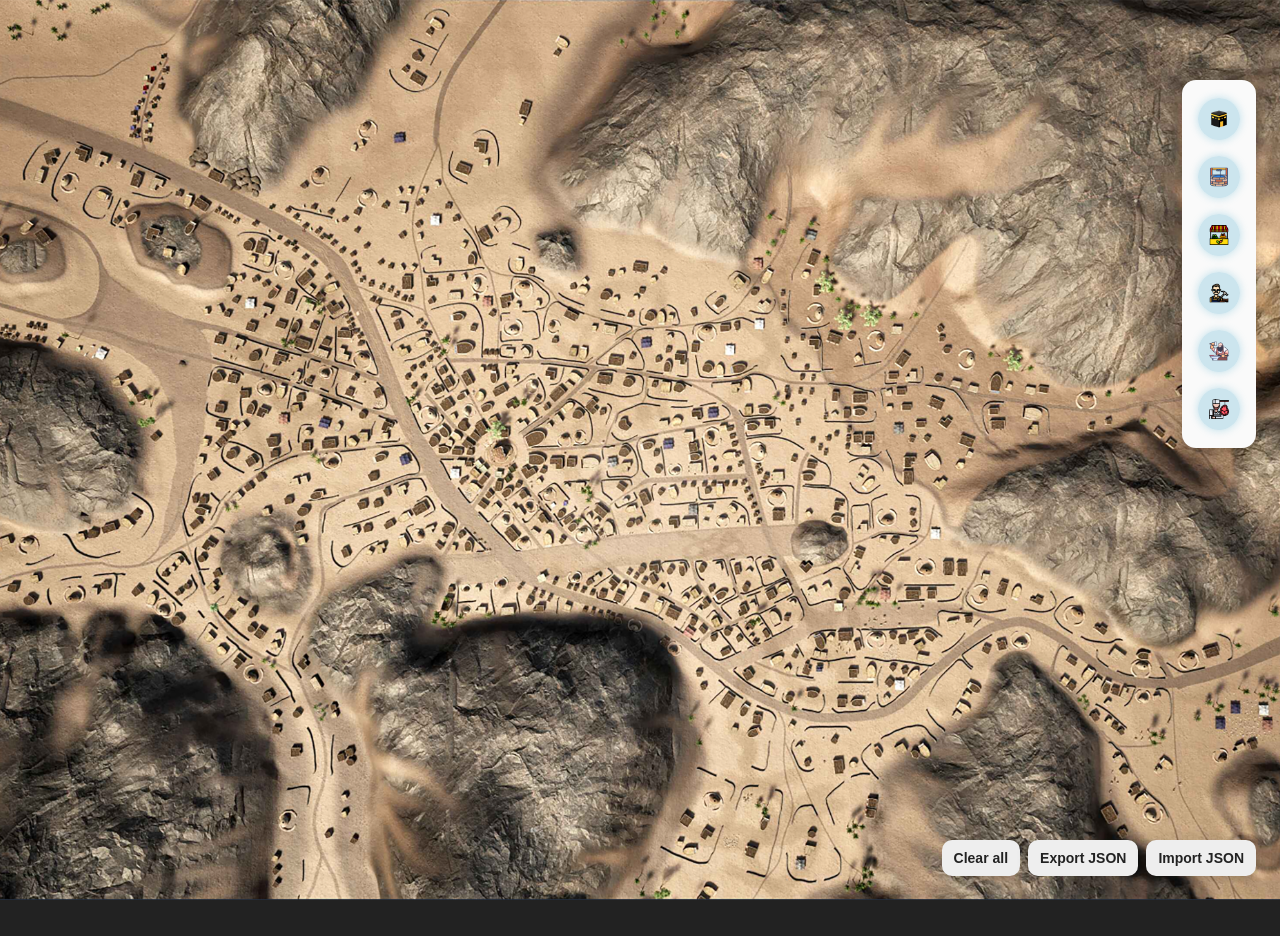
==== commit 383cdc88: "Updated makkah map" ====
--- a/index.html
+++ b/index.html
@@ -2,70 +2,81 @@
 <html lang="en">
 
 <head>
-  <meta charset="UTF-8" />
-  <meta name="viewport" content="width=device-width, initial-scale=1.0" />
-  <title>Interactive Map — Model Descriptions</title>
-  <link rel="stylesheet" href="styles/style.css" />
-  <script src="scripts/main.js" defer></script>
+    <meta charset="UTF-8" />
+    <meta name="viewport" content="width=device-width, initial-scale=1.0" />
+    <title>Interactive Map — Model Descriptions</title>
+    <link rel="stylesheet" href="styles/style.css" />
+    <script src="scripts/main.js" defer></script>
 </head>
 
 <body>
-  <div id="map-container">
+<div id="map-container">
     <img id="base-map" src="assets/images/makkahs-markets-wells.png" alt="Map Base" />
-  </div>
+</div>
+<div id="toolSidebar">
+    <div class="tool-icon" data-tool="kabah" title="Kabah">
+        <div class="icon-container">
+            <img class="icon" src="assets/images/kaabah.png" alt="Kabah" />
+        </div>
+        <span class="tooltip">Kabah</span>
+    </div>
+    <div class="tool-icon" data-tool="well" title="Wells">
+        <div class="icon-container">
+            <img class="icon" src="assets/images/water-well.png" alt="Wells" />
+        </div>
+        <span class="tooltip">Wells</span>
+    </div>
+    <div class="tool-icon" data-tool="market" title="Markets">
+        <div class="icon-container">
+            <img class="icon" src="assets/images/market.png" alt="Markets" />
+        </div>
+        <span class="tooltip">Markets</span>
+    </div>
+    <div class="tool-icon" data-tool="shoemaker" title="Shoemaker">
+        <div class="icon-container">
+            <img class="icon" src="assets/images/shoemaker.png" alt="Shoemaker" />
+        </div>
+        <span class="tooltip">Shoemaker</span>
+    </div>
+    <div class="tool-icon" data-tool="blacksmith" title="Blacksmith">
+        <div class="icon-container">
+            <img class="icon" src="assets/images/blacksmith.png" alt="Blacksmith" />
+        </div>
+        <span class="tooltip">Blacksmith</span>
+    </div>
+    <div class="tool-icon" data-tool="butcher" title="Butchers">
+        <div class="icon-container">
+            <img class="icon" src="assets/images/butcher.png" alt="Butchers" />
+        </div>
+        <span class="tooltip">Butchers</span>
+    </div>
+</div>
 
-  <div id="toolSidebar">
-    <label class="tool-checkbox">
-      <input type="checkbox" id="chkKabah" data-tool="kabah" checked />
-      <img class="icon" src="assets/images/arab.png" alt="Kabah" /><span>Kabah</span>
-    </label>
-    <label class="tool-checkbox">
-      <input type="checkbox" id="chkWells" data-tool="well" checked />
-      <img class="icon" src="assets/images/water-well.png" alt="Wells" /><span>Wells</span>
-    </label>
-    <label class="tool-checkbox">
-      <input type="checkbox" id="chkMarkets" data-tool="market" checked />
-      <img class="icon" src="assets/images/market.png" alt="Markets" /><span>Markets</span>
-    </label>
-    <label class="tool-checkbox">
-      <input type="checkbox" id="chkShoemaker" data-tool="shoemaker" checked />
-      <img class="icon" src="assets/images/shoemaker.png" alt="Shoemaker" /><span>Shoemaker</span>
-    </label>
-    <label class="tool-checkbox">
-      <input type="checkbox" id="chkBlacksmith" data-tool="blacksmith" checked />
-      <img class="icon" src="assets/images/blacksmith.png" alt="Blacksmith" /><span>Blacksmith</span>
-    </label>
-    <label class="tool-checkbox">
-      <input type="checkbox" id="chkButcher" data-tool="butcher" checked />
-      <img class="icon" src="assets/images/butcher.png" alt="Butchers" /><span>Butchers</span>
-    </label>
-  </div>
+<div id="menu">
+    <div class="controls">
+        <button class="btn" id="clearAll">Clear all</button>
+        <button class="btn" id="exportBtn">Export JSON</button>
+        <button class="btn" id="importBtn">Import JSON</button>
+        <input id="importFile" type="file" accept="application/json" style="display: none" />
+    </div>
+</div>
 
-  <div id="menu">
-    <div class="controls">
-      <button class="btn" id="clearAll">Clear all</button>
-      <button class="btn" id="exportBtn">Export JSON</button>
-      <button class="btn" id="importBtn">Import JSON</button>
-      <input id="importFile" type="file" accept="application/json" style="display: none" />
+<div id="hint">
+    Click any placed marker to open its description or image.
+</div>
+<div id="saved" class="">Saved</div>
+
+<!-- Modal -->
+<div id="modal" aria-hidden="true">
+    <div id="modalContent" role="dialog" aria-modal="true">
+        <div id="modalHeader">
+            <div id="modalTitle"></div>
+            <button id="modalClose" aria-label="Close">✕</button>
+        </div>
+        <div id="modalBody"></div>
     </div>
-  </div>
-
-  <div id="hint">
-    Click any placed marker to open its description or image.
-  </div>
-  <div id="saved" class="">Saved</div>
-
-  <!-- Modal -->
-  <div id="modal" aria-hidden="true">
-    <div id="modalContent" role="dialog" aria-modal="true">
-      <div id="modalHeader">
-        <div id="modalTitle"></div>
-        <button id="modalClose" aria-label="Close">✕</button>
-      </div>
-      <div id="modalBody"></div>
-    </div>
-  </div>
+</div>
 
 </body>
 
-</html>+</html>
--- a/styles/style.css
+++ b/styles/style.css
@@ -4,6 +4,8 @@
     --btn-off: #eeeeee;
     --btn-on: #a7ffa7;
     --btn-on-text: #015701;
+    --highlight-blue: rgba(173, 216, 230, 0.6); /* light blue tint */
+    --highlight-glow: rgba(173, 216, 230, 0.8);
 }
 
 html,
@@ -41,6 +43,40 @@
     pointer-events: auto;
 }
 
+/* Marker icons inside circular containers */
+.marker .icon-container {
+    width: 36px;
+    height: 36px;
+    border-radius: 50%;
+    background: rgba(251, 251, 251, 0.8); /* light transparent cyan */
+    border: 1px solid rgba(0, 200, 200, 0.4); /* subtle cyan border */
+    display: flex;
+    align-items: center;
+    justify-content: center;
+    transition: all 0.2s ease;
+}
+
+.marker .icon-container img,
+.marker .icon-container .icon {
+    width: 18px;
+    height: 18px;
+    pointer-events: none;
+}
+
+/* Selected marker highlight */
+.marker.active .icon-container {
+    background: var(--highlight-blue);
+    border: 1px solid transparent;
+    box-shadow: 0 0 8px var(--highlight-glow);
+}
+
+.marker:hover .icon-container {
+    transform: scale(1.15);
+    transition: transform 0.15s ease;
+    z-index: 10;
+}
+
+/* Sidebar */
 #toolSidebar {
     position: fixed;
     top: 80px;
@@ -48,34 +84,67 @@
     display: flex;
     flex-direction: column;
     gap: 16px;
-    background: var(--menu-bg);
+    background: #fafafa;
     border-radius: 14px;
     box-shadow: var(--menu-shadow);
     padding: 18px 16px;
     z-index: 1001;
 }
 
-.tool-checkbox {
-    display: flex;
-    align-items: center;
-    gap: 10px;
-    font-size: 15px;
-    font-weight: 500;
+/* Each icon acts like a toggle */
+.tool-icon {
+    position: relative;
     cursor: pointer;
-    user-select: none;
-}
-
-.tool-checkbox .icon {
-    width: 24px;
-    height: 24px;
-}
-
-.tool-checkbox input[type="checkbox"] {
-    accent-color: var(--btn-on);
-    width: 18px;
-    height: 18px;
-}
-
+    display: flex;
+    justify-content: center;
+}
+
+.tool-icon .icon-container {
+    width: 40px;
+    height: 40px;
+    border-radius: 50%;
+    background: rgba(245, 245, 245, 0.85);
+    border: 1px solid rgba(0,0,0,0.15);
+    display: flex;
+    align-items: center;
+    justify-content: center;
+    transition: all 0.2s ease;
+}
+
+.tool-icon .icon-container .icon {
+    width: 20px;
+    height: 20px;
+}
+
+/* Active (selected) state */
+.tool-icon.active .icon-container {
+    background: var(--highlight-blue);
+    border: 1px solid transparent;
+    box-shadow: 0 0 8px var(--highlight-glow);
+}
+
+/* Tooltip styling */
+.tool-icon .tooltip {
+    position: absolute;
+    right: 110%;
+    top: 50%;
+    transform: translateY(-50%);
+    background: #333;
+    color: #fff;
+    font-size: 13px;
+    padding: 4px 8px;
+    border-radius: 6px;
+    white-space: nowrap;
+    opacity: 0;
+    pointer-events: none;
+    transition: opacity 0.2s ease;
+}
+
+.tool-icon:hover .tooltip {
+    opacity: 1;
+}
+
+/* Menu, buttons, modal (unchanged) */
 #menu {
     position: fixed;
     bottom: 24px;
@@ -116,137 +185,6 @@
     color: var(--btn-on-text);
 }
 
-.dropdown {
-    position: relative;
-}
-
-.dropdown-panel {
-    position: absolute;
-    bottom: 48px;
-    right: 0;
-    background: var(--menu-bg);
-    border-radius: 14px;
-    box-shadow: var(--menu-shadow);
-    padding: 12px;
-    min-width: 320px;
-    display: none;
-}
-
-.dropdown-panel.open {
-    display: block;
-}
-
-.section {
-    display: flex;
-    flex-direction: column;
-    gap: 10px;
-}
-
-.tool {
-    display: flex;
-    align-items: center;
-    gap: 8px;
-    padding: 8px 10px;
-    border-radius: 10px;
-    cursor: pointer;
-    background: #f4f4f4;
-    transition: background 0.15s ease;
-    user-select: none;
-}
-
-.tool:hover {
-    background: #e9e9e9;
-}
-
-.tool.active {
-    background: var(--btn-on);
-    color: var(--btn-on-text);
-}
-
-.tool .icon {
-    width: 20px;
-    height: 20px;
-    pointer-events: none;
-}
-
-.collapsible {
-    display: flex;
-    align-items: center;
-    justify-content: space-between;
-}
-
-.caret {
-    font-size: 14px;
-    opacity: 0.8;
-}
-
-.sublist {
-    display: none;
-    margin-top: 6px;
-    max-height: 240px;
-    overflow: auto;
-    padding-right: 4px;
-}
-
-.sublist.open {
-    display: block;
-}
-
-.subitem {
-    display: flex;
-    align-items: center;
-    gap: 8px;
-    padding: 8px 10px;
-    border-radius: 8px;
-    background: #fafafa;
-    cursor: pointer;
-}
-
-.subitem:hover {
-    background: #efefef;
-}
-
-.subitem .icon {
-    width: 18px;
-    height: 18px;
-}
-
-.subitem.active {
-    background: var(--btn-on);
-    color: var(--btn-on-text);
-}
-
-#hint {
-    position: fixed;
-    left: 16px;
-    bottom: 16px;
-    color: #f5f5f5;
-    font-size: 13px;
-    line-height: 1.35;
-    background: rgba(0, 0, 0, 0.45);
-    padding: 8px 10px;
-    border-radius: 8px;
-    z-index: 1000;
-}
-
-#saved {
-    position: fixed;
-    right: 24px;
-    bottom: 110px;
-    color: #fff;
-    background: rgba(0, 0, 0, 0.5);
-    padding: 6px 10px;
-    border-radius: 8px;
-    font-size: 12px;
-    opacity: 0;
-    transition: opacity 0.25s;
-    pointer-events: none;
-}
-
-#saved.show {
-    opacity: 1;
-}
-
 /* Modal */
 #modal {
     position: fixed;
@@ -263,8 +201,10 @@
 }
 
 #modalContent {
-    width: min(680px, 92vw);
-    max-height: 80vh;
+    width: 96vw;
+    max-width: 1200px;
+    max-height: 90vh;
+    margin: 2vh auto;
     overflow: auto;
     background: #0f1a24;
     color: #e8ecf1;
@@ -301,4 +241,4 @@
 
 #modalClose:hover {
     background: rgba(255, 255, 255, 0.08);
-}+}
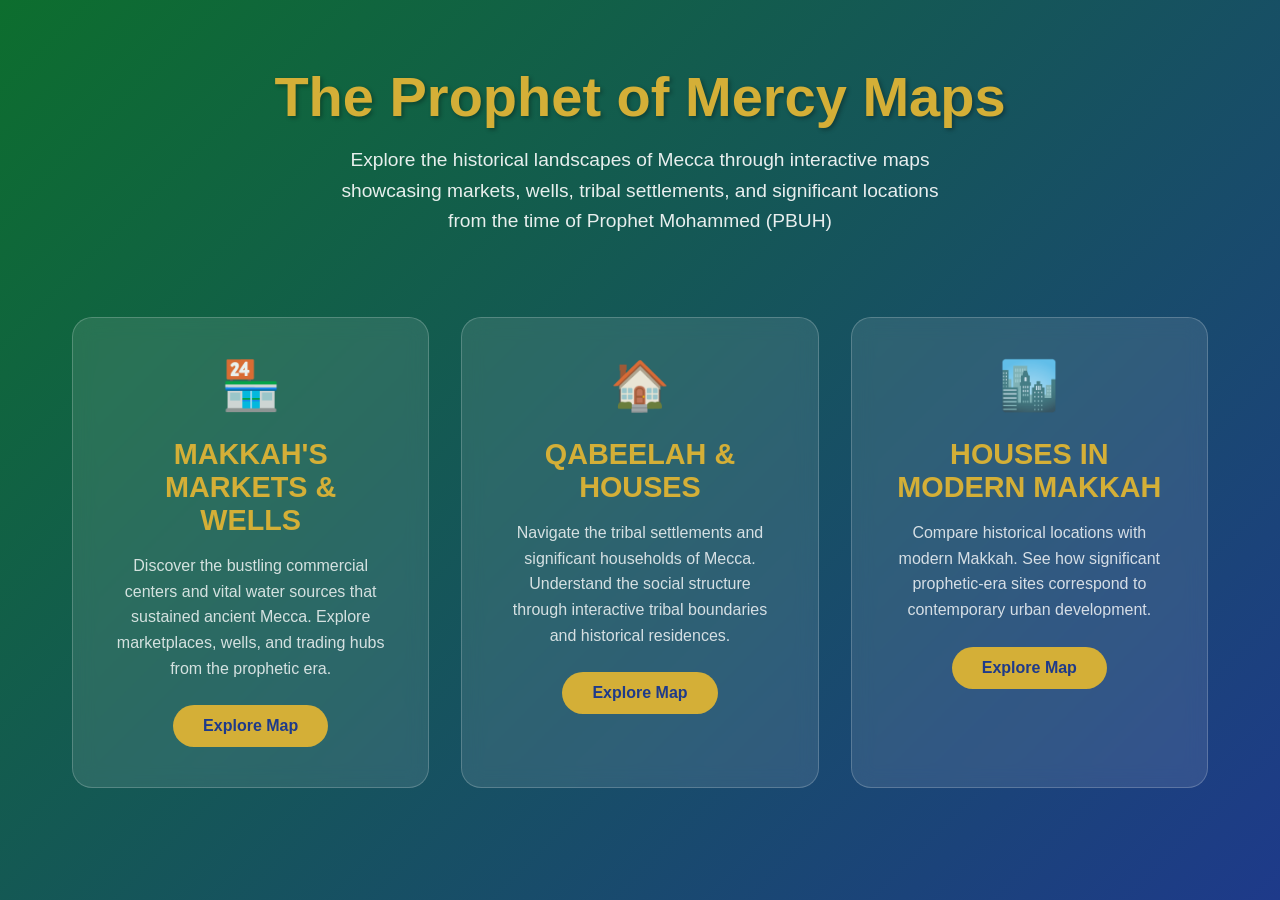
==== commit 5fcf74fd: "updated qableelah map and created modern makkah map" ====
--- a/index.html
+++ b/index.html
@@ -1,82 +1,182 @@
 <!DOCTYPE html>
 <html lang="en">
-
-<head>
+  <head>
     <meta charset="UTF-8" />
     <meta name="viewport" content="width=device-width, initial-scale=1.0" />
-    <title>Interactive Map — Model Descriptions</title>
-    <link rel="stylesheet" href="styles/style.css" />
-    <script src="scripts/main.js" defer></script>
-</head>
+    <title>The Prophet of Mercy Maps</title>
+    <style>
+      /* Islamic-inspired landing page styles */
+      :root {
+        --islamic-green: #0d6e2e;
+        --gold: #d4af37;
+        --sand: #f5f5dc;
+        --navy: #1e3a8a;
+        --cream: #fefae0;
+      }
 
-<body>
-<div id="map-container">
-    <img id="base-map" src="assets/images/makkahs-markets-wells.png" alt="Map Base" />
-</div>
-<div id="toolSidebar">
-    <div class="tool-icon" data-tool="kabah" title="Kabah">
-        <div class="icon-container">
-            <img class="icon" src="assets/images/kaabah.png" alt="Kabah" />
-        </div>
-        <span class="tooltip">Kabah</span>
+      * {
+        margin: 0;
+        padding: 0;
+        box-sizing: border-box;
+      }
+
+      body {
+        font-family: "Segoe UI", Tahoma, Geneva, Verdana, sans-serif;
+        background: linear-gradient(135deg, #0d6e2e 0%, #1e3a8a 100%);
+        min-height: 100vh;
+        color: white;
+      }
+
+      .container {
+        max-width: 1200px;
+        margin: 0 auto;
+        padding: 2rem;
+      }
+
+      .header {
+        text-align: center;
+        margin-bottom: 3rem;
+        padding: 2rem 0;
+      }
+
+      .header h1 {
+        font-size: 3.5rem;
+        font-weight: 700;
+        margin-bottom: 1rem;
+        text-shadow: 2px 2px 4px rgba(0, 0, 0, 0.3);
+        color: var(--gold);
+      }
+
+      .header p {
+        font-size: 1.2rem;
+        opacity: 0.9;
+        max-width: 600px;
+        margin: 0 auto;
+        line-height: 1.6;
+      }
+
+      .cards-grid {
+        display: grid;
+        grid-template-columns: repeat(auto-fit, minmax(350px, 1fr));
+        gap: 2rem;
+        margin-top: 2rem;
+      }
+
+      .card {
+        background: rgba(255, 255, 255, 0.1);
+        backdrop-filter: blur(10px);
+        border-radius: 20px;
+        padding: 2.5rem;
+        text-align: center;
+        transition: all 0.3s ease;
+        border: 1px solid rgba(255, 255, 255, 0.2);
+        cursor: pointer;
+        text-decoration: none;
+        color: white;
+        display: block;
+      }
+
+      .card:hover {
+        transform: translateY(-10px);
+        background: rgba(255, 255, 255, 0.15);
+        box-shadow: 0 20px 40px rgba(0, 0, 0, 0.3);
+      }
+
+      .card h2 {
+        font-size: 1.8rem;
+        margin-bottom: 1rem;
+        color: var(--gold);
+      }
+
+      .card p {
+        opacity: 0.8;
+        line-height: 1.6;
+        margin-bottom: 1.5rem;
+      }
+
+      .card-icon {
+        font-size: 3rem;
+        margin-bottom: 1.5rem;
+        opacity: 0.9;
+      }
+
+      .btn {
+        background: var(--gold);
+        color: #1e3a8a;
+        padding: 12px 30px;
+        border-radius: 50px;
+        text-decoration: none;
+        font-weight: 600;
+        display: inline-block;
+        transition: all 0.3s ease;
+        border: none;
+        cursor: pointer;
+      }
+
+      .btn:hover {
+        background: #e6c158;
+        transform: scale(1.05);
+      }
+
+      @media (max-width: 768px) {
+        .header h1 {
+          font-size: 2.5rem;
+        }
+
+        .cards-grid {
+          grid-template-columns: 1fr;
+        }
+
+        .card {
+          padding: 2rem;
+        }
+      }
+    </style>
+  </head>
+  <body>
+    <div class="container">
+      <header class="header">
+        <h1>The Prophet of Mercy Maps</h1>
+        <p>
+          Explore the historical landscapes of Mecca through interactive maps
+          showcasing markets, wells, tribal settlements, and significant
+          locations from the time of Prophet Mohammed (PBUH)
+        </p>
+      </header>
+
+      <div class="cards-grid">
+        <a href="markets-wells.html" target="_blank" class="card">
+          <div class="card-icon">🏪</div>
+          <h2>MAKKAH'S MARKETS & WELLS</h2>
+          <p>
+            Discover the bustling commercial centers and vital water sources
+            that sustained ancient Mecca. Explore marketplaces, wells, and
+            trading hubs from the prophetic era.
+          </p>
+          <div class="btn">Explore Map</div>
+        </a>
+
+        <a href="qabeelah.html" target="_blank" class="card">
+          <div class="card-icon">🏠</div>
+          <h2>QABEELAH & HOUSES</h2>
+          <p>
+            Navigate the tribal settlements and significant households of Mecca.
+            Understand the social structure through interactive tribal
+            boundaries and historical residences.
+          </p>
+          <div class="btn">Explore Map</div>
+        </a>
+
+        <a href="modern-makkah.html" target="_blank" class="card">
+          <div class="card-icon">🏙️</div>
+          <h2>HOUSES IN MODERN MAKKAH</h2>
+          <p>
+            Compare historical locations with modern Makkah. See how significant
+            prophetic-era sites correspond to contemporary urban development.
+          </p>
+          <div class="btn">Explore Map</div>
+        </a>
+      </div>
     </div>
-    <div class="tool-icon" data-tool="well" title="Wells">
-        <div class="icon-container">
-            <img class="icon" src="assets/images/water-well.png" alt="Wells" />
-        </div>
-        <span class="tooltip">Wells</span>
-    </div>
-    <div class="tool-icon" data-tool="market" title="Markets">
-        <div class="icon-container">
-            <img class="icon" src="assets/images/market.png" alt="Markets" />
-        </div>
-        <span class="tooltip">Markets</span>
-    </div>
-    <div class="tool-icon" data-tool="shoemaker" title="Shoemaker">
-        <div class="icon-container">
-            <img class="icon" src="assets/images/shoemaker.png" alt="Shoemaker" />
-        </div>
-        <span class="tooltip">Shoemaker</span>
-    </div>
-    <div class="tool-icon" data-tool="blacksmith" title="Blacksmith">
-        <div class="icon-container">
-            <img class="icon" src="assets/images/blacksmith.png" alt="Blacksmith" />
-        </div>
-        <span class="tooltip">Blacksmith</span>
-    </div>
-    <div class="tool-icon" data-tool="butcher" title="Butchers">
-        <div class="icon-container">
-            <img class="icon" src="assets/images/butcher.png" alt="Butchers" />
-        </div>
-        <span class="tooltip">Butchers</span>
-    </div>
-</div>
-
-<div id="menu">
-    <div class="controls">
-        <button class="btn" id="clearAll">Clear all</button>
-        <button class="btn" id="exportBtn">Export JSON</button>
-        <button class="btn" id="importBtn">Import JSON</button>
-        <input id="importFile" type="file" accept="application/json" style="display: none" />
-    </div>
-</div>
-
-<div id="hint">
-    Click any placed marker to open its description or image.
-</div>
-<div id="saved" class="">Saved</div>
-
-<!-- Modal -->
-<div id="modal" aria-hidden="true">
-    <div id="modalContent" role="dialog" aria-modal="true">
-        <div id="modalHeader">
-            <div id="modalTitle"></div>
-            <button id="modalClose" aria-label="Close">✕</button>
-        </div>
-        <div id="modalBody"></div>
-    </div>
-</div>
-
-</body>
-
+  </body>
 </html>
